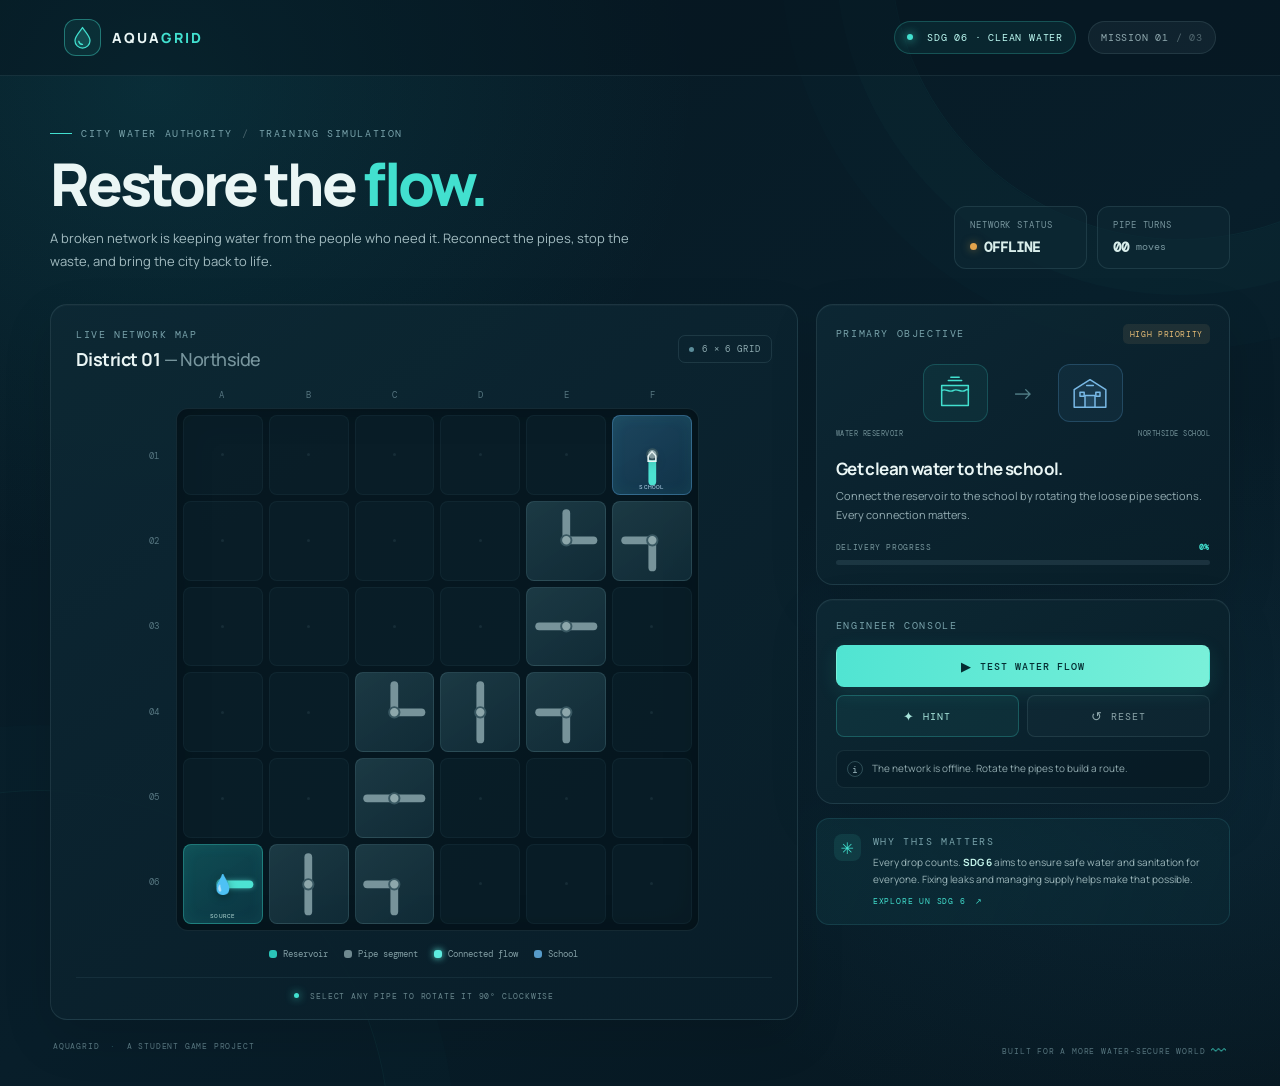
==== index.html @ 5ea8add4 "Add files via upload" ====
<!doctype html>
<html lang="en">
<head>
  <meta charset="utf-8">
  <meta name="viewport" content="width=device-width, initial-scale=1">
  <meta name="theme-color" content="#071b27">
  <meta name="description" content="AquaGrid: Restore the Flow — a water-network puzzle game inspired by UN Sustainable Development Goal 6.">
  <title>AquaGrid — Restore the Flow</title>
  <link rel="preconnect" href="https://fonts.googleapis.com">
  <link rel="preconnect" href="https://fonts.gstatic.com" crossorigin>
  <link href="https://fonts.googleapis.com/css2?family=DM+Mono:wght@400;500&family=Manrope:wght@400;500;600;700;800&display=swap" rel="stylesheet">
  <link rel="stylesheet" href="style.css">
  <script src="game.js" defer></script>
</head>
<body>
  <div class="ambient ambient-one" aria-hidden="true"></div>
  <div class="ambient ambient-two" aria-hidden="true"></div>

  <header class="topbar">
    <a class="brand" href="#top" aria-label="AquaGrid home">
      <span class="brand-mark" aria-hidden="true">
        <svg viewBox="0 0 40 40" role="img"><path d="M20 4C15 12 8 18 8 25a12 12 0 0 0 24 0C32 18 25 12 20 4Z"/><path d="M14 26c.7 3.3 2.7 5 6 5"/></svg>
      </span>
      <span class="brand-name">AQUA<span>GRID</span></span>
    </a>
    <div class="topbar-right">
      <span class="sdg-pill"><span class="sdg-dot"></span> SDG 06 · CLEAN WATER</span>
      <span class="level-pill">MISSION 01 <span> / 03</span></span>
    </div>
  </header>

  <main id="top" class="page-shell">
    <section class="intro-row" aria-labelledby="game-title">
      <div class="intro-copy">
        <div class="eyebrow"><span class="eyebrow-line"></span> CITY WATER AUTHORITY <span class="eyebrow-separator">/</span> TRAINING SIMULATION</div>
        <h1 id="game-title">Restore the <span>flow.</span></h1>
        <p class="intro-text">A broken network is keeping water from the people who need it. Reconnect the pipes, stop the waste, and bring the city back to life.</p>
      </div>
      <div class="intro-stats" aria-label="Mission status">
        <div class="mini-stat">
          <span class="mini-stat-label">NETWORK STATUS</span>
          <span class="mini-stat-value"><i id="status-dot" class="status-dot"></i><b id="network-status">OFFLINE</b></span>
        </div>
        <div class="mini-stat">
          <span class="mini-stat-label">PIPE TURNS</span>
          <span class="mini-stat-value"><b id="turn-count">00</b><small> moves</small></span>
        </div>
      </div>
    </section>

    <section class="game-layout" aria-label="AquaGrid puzzle">
      <div class="board-panel panel">
        <div class="panel-heading">
          <div>
            <div class="section-kicker">LIVE NETWORK MAP</div>
            <h2>District 01 <span class="muted-heading">— Northside</span></h2>
          </div>
          <div class="grid-tag"><span class="grid-tag-dot"></span> 6 × 6 GRID</div>
        </div>

        <div class="board-wrap">
          <div class="board-axis axis-top" aria-hidden="true"><span>A</span><span>B</span><span>C</span><span>D</span><span>E</span><span>F</span></div>
          <div class="board-side-labels" aria-hidden="true"><span>01</span><span>02</span><span>03</span><span>04</span><span>05</span><span>06</span></div>
          <div id="game-board" class="game-board" role="group" aria-label="Pipe puzzle grid. Select a pipe to rotate it clockwise."></div>
        </div>

        <div class="board-legend" aria-label="Map legend">
          <span><i class="legend-source"></i> Reservoir</span>
          <span><i class="legend-pipe"></i> Pipe segment</span>
          <span><i class="legend-flow"></i> Connected flow</span>
          <span><i class="legend-target"></i> School</span>
        </div>
        <div class="board-footnote"><span class="pulse-dot"></span> SELECT ANY PIPE TO ROTATE IT 90° CLOCKWISE</div>
      </div>

      <aside class="side-panel" aria-label="Mission controls and information">
        <section class="panel mission-card">
          <div class="card-topline"><span class="section-kicker">PRIMARY OBJECTIVE</span><span class="priority-tag">HIGH PRIORITY</span></div>
          <div class="mission-icon-row">
            <div class="mission-icon reservoir-icon" aria-hidden="true">
              <svg viewBox="0 0 48 48"><path d="M8 15h32v24H8z"/><path d="M8 21c5-3 9 3 14 0s9 3 14 0 4 0 4 0"/><path d="M16 9h16"/><path d="M19 5h10"/></svg>
            </div>
            <div class="mission-arrow" aria-hidden="true">→</div>
            <div class="mission-icon school-icon" aria-hidden="true">
              <svg viewBox="0 0 48 48"><path d="m5 20 19-12 19 12v21H5z"/><path d="M18 41V27h12v14"/><path d="M12 23h5v5h-5zM31 23h5v5h-5z"/><path d="M20 15h8"/></svg>
            </div>
          </div>
          <div class="mission-route-labels"><span>WATER RESERVOIR</span><span>NORTHSIDE SCHOOL</span></div>
          <h3>Get clean water to the school.</h3>
          <p class="mission-description">Connect the reservoir to the school by rotating the loose pipe sections. Every connection matters.</p>
          <div class="objective-progress">
            <div class="progress-label"><span>DELIVERY PROGRESS</span><b id="progress-text">0%</b></div>
            <div class="progress-track"><div id="progress-bar" class="progress-fill"></div></div>
          </div>
        </section>

        <section class="panel controls-card">
          <div class="section-kicker">ENGINEER CONSOLE</div>
          <div class="control-buttons">
            <button id="check-button" class="button button-primary" type="button">
              <span class="button-symbol">▶</span> TEST WATER FLOW
            </button>
            <div class="button-row">
              <button id="hint-button" class="button button-secondary" type="button"><span class="button-symbol">✦</span> HINT</button>
              <button id="reset-button" class="button button-quiet" type="button"><span class="button-symbol">↺</span> RESET</button>
            </div>
          </div>
          <div id="feedback" class="feedback" role="status" aria-live="polite">
            <span class="feedback-icon">i</span>
            <span id="feedback-text">The network is offline. Rotate the pipes to build a route.</span>
          </div>
        </section>

        <section class="insight-card">
          <div class="insight-icon" aria-hidden="true">✳</div>
          <div>
            <div class="section-kicker">WHY THIS MATTERS</div>
            <p>Every drop counts. <strong>SDG 6</strong> aims to ensure safe water and sanitation for everyone. Fixing leaks and managing supply helps make that possible.</p>
            <a href="https://sdgs.un.org/goals/goal6" target="_blank" rel="noreferrer">EXPLORE UN SDG 6 <span>↗</span></a>
          </div>
        </section>
      </aside>
    </section>

    <footer class="footer-row">
      <span>AQUAGRID <span class="footer-divider">·</span> A STUDENT GAME PROJECT</span>
      <span>BUILT FOR A MORE WATER-SECURE WORLD <span class="footer-wave">〰</span></span>
    </footer>
  </main>

  <div id="success-modal" class="modal-backdrop" hidden>
    <section class="success-modal" role="dialog" aria-modal="true" aria-labelledby="success-title">
      <div class="success-burst" aria-hidden="true">✓</div>
      <div class="section-kicker">MISSION COMPLETE</div>
      <h2 id="success-title">The water is flowing!</h2>
      <p>You reconnected the network and delivered clean water to the Northside School. A smarter network means less waste and a stronger community.</p>
      <div class="result-stats">
        <div><span>PIPE TURNS</span><b id="final-turns">0</b></div>
        <div><span>MISSION SCORE</span><b id="final-score">100</b></div>
      </div>
      <button id="play-again-button" class="button button-primary" type="button">PLAY AGAIN <span class="button-symbol">↻</span></button>
    </section>
  </div>
</body>
</html>
---- style.css ----
:root {
  color-scheme: dark;
  --bg: #071923;
  --panel: rgba(12, 37, 49, 0.88);
  --panel-strong: #0c2632;
  --line: rgba(151, 201, 210, 0.13);
  --text: #eaf6f5;
  --muted: #89a6ad;
  --teal: #42e0cf;
  --teal-bright: #5bf0df;
  --blue: #4aa7d8;
  --pipe: #647d85;
  --pipe-dark: #314e59;
  --mono: "DM Mono", monospace;
  --sans: "Manrope", system-ui, sans-serif;
}

* { box-sizing: border-box; }
html { min-width: 320px; background: var(--bg); }
body {
  margin: 0;
  min-height: 100vh;
  overflow-x: hidden;
  color: var(--text);
  font-family: var(--sans);
  background:
    radial-gradient(ellipse at 12% 8%, rgba(20, 133, 145, .18), transparent 34%),
    radial-gradient(ellipse at 92% 72%, rgba(32, 115, 155, .13), transparent 34%),
    linear-gradient(145deg, #071923 0%, #081e2a 54%, #071720 100%);
}
button { font: inherit; }
.ambient { position: fixed; pointer-events: none; border: 1px solid rgba(73, 220, 207, .06); border-radius: 50%; z-index: 0; }
.ambient-one { width: 580px; height: 580px; top: -340px; right: -190px; box-shadow: 0 0 0 55px rgba(73,220,207,.015), 0 0 0 110px rgba(73,220,207,.012); }
.ambient-two { width: 700px; height: 700px; bottom: -590px; left: -310px; box-shadow: 0 0 0 65px rgba(73,220,207,.012); }
.topbar, .page-shell { position: relative; z-index: 1; }
.topbar { height: 76px; padding: 0 max(5vw, 24px); display: flex; align-items: center; justify-content: space-between; border-bottom: 1px solid rgba(148, 197, 204, .11); background: rgba(5, 20, 29, .42); }
.brand { display: inline-flex; align-items: center; gap: 11px; text-decoration: none; color: var(--text); }
.brand-mark { display: grid; place-items: center; width: 37px; height: 37px; border: 1px solid rgba(66, 224, 207, .42); border-radius: 12px; background: rgba(66, 224, 207, .08); }
.brand-mark svg { width: 25px; fill: rgba(66,224,207,.17); stroke: var(--teal); stroke-width: 2; stroke-linecap: round; stroke-linejoin: round; }
.brand-name { font-weight: 800; letter-spacing: .15em; font-size: 14px; }
.brand-name span { color: var(--teal); }
.topbar-right { display: flex; align-items: center; gap: 12px; }
.sdg-pill, .level-pill { font: 10px var(--mono); letter-spacing: .08em; padding: 9px 12px; border-radius: 30px; }
.sdg-pill { color: #bdfaf2; border: 1px solid rgba(66,224,207,.24); background: rgba(66,224,207,.07); }
.sdg-dot { display: inline-block; width: 6px; height: 6px; margin: 0 7px 1px 0; border-radius: 50%; background: var(--teal); box-shadow: 0 0 10px var(--teal); }
.level-pill { color: #91aab0; background: rgba(137,166,173,.08); border: 1px solid var(--line); }
.level-pill span { opacity: .5; }
.page-shell { width: min(1180px, calc(100% - 48px)); margin: 0 auto; padding: 51px 0 25px; }
.intro-row { display: flex; align-items: end; justify-content: space-between; gap: 30px; margin-bottom: 31px; }
.eyebrow, .section-kicker { color: #78a2aa; font: 10px var(--mono); letter-spacing: .16em; }
.eyebrow { display: flex; align-items: center; gap: 9px; margin-bottom: 13px; }
.eyebrow-line { width: 22px; height: 1px; background: var(--teal); }
.eyebrow-separator { color: #47636b; }
h1 { margin: 0; font-size: clamp(39px, 5vw, 59px); letter-spacing: -.055em; line-height: 1.04; font-weight: 800; }
h1 span { color: var(--teal); }
.intro-text { max-width: 600px; margin: 13px 0 0; color: #a2bbc0; font-size: 13px; line-height: 1.75; }
.intro-stats { display: flex; gap: 10px; padding-bottom: 4px; }
.mini-stat { min-width: 133px; padding: 12px 15px; border: 1px solid var(--line); border-radius: 12px; background: rgba(13, 41, 53, .62); }
.mini-stat-label { display: block; margin-bottom: 7px; color: #78969e; font: 9px var(--mono); letter-spacing: .1em; }
.mini-stat-value { display: flex; align-items: center; gap: 7px; font: 14px var(--mono); color: #d9eeeb; }
.mini-stat-value small { color: #78969e; font-size: 10px; }
.status-dot { width: 7px; height: 7px; border-radius: 50%; background: #e3a34c; box-shadow: 0 0 9px rgba(227,163,76,.5); }
.status-dot.online { background: var(--teal); box-shadow: 0 0 10px var(--teal); }
.game-layout { display: grid; grid-template-columns: minmax(0, 1.48fr) minmax(310px, .82fr); gap: 18px; align-items: stretch; }
.panel { border: 1px solid var(--line); border-radius: 17px; background: linear-gradient(145deg, rgba(13,40,52,.94), rgba(9,30,41,.94)); box-shadow: 0 18px 50px rgba(0,0,0,.12), inset 0 1px rgba(255,255,255,.025); }
.board-panel { padding: 23px 25px 18px; }
.panel-heading { display: flex; align-items: center; justify-content: space-between; margin-bottom: 18px; }
.panel-heading h2 { margin: 6px 0 0; font-size: 18px; letter-spacing: -.03em; }
.muted-heading { color: #78969e; font-weight: 500; }
.grid-tag { display: flex; align-items: center; gap: 8px; padding: 7px 10px; border: 1px solid var(--line); border-radius: 7px; color: #8eabb1; font: 9px var(--mono); letter-spacing: .1em; }
.grid-tag-dot { width: 5px; height: 5px; border-radius: 50%; background: #5b8d9a; }
.board-wrap { position: relative; width: min(100%, 550px); margin: 0 auto; padding: 19px 0 0 27px; }
.board-axis { display: grid; grid-template-columns: repeat(6, 1fr); gap: 6px; padding: 0 6px; color: #567680; font: 9px var(--mono); text-align: center; }
.axis-top { position: absolute; top: 0; left: 27px; right: 0; }
.board-side-labels { position: absolute; top: 24px; bottom: 6px; left: 0; display: flex; flex-direction: column; justify-content: space-around; color: #567680; font: 9px var(--mono); }
.game-board { display: grid; grid-template-columns: repeat(6, minmax(0, 1fr)); gap: 6px; aspect-ratio: 1; width: 100%; padding: 6px; border: 1px solid rgba(115,170,181,.13); border-radius: 12px; background: rgba(5,20,28,.72); box-shadow: inset 0 0 35px rgba(0,0,0,.23); }
.cell { position: relative; display: grid; place-items: center; min-width: 0; border: 1px solid rgba(102,151,162,.075); border-radius: 8px; background: rgba(22,54,66,.23); }
.cell.empty::after { content: ""; width: 3px; height: 3px; border-radius: 50%; background: rgba(126,166,174,.12); }
.cell.pipe { padding: 0; cursor: pointer; border-color: rgba(130,177,186,.16); background: linear-gradient(145deg, rgba(39,74,85,.68), rgba(19,48,60,.8)); transition: background .18s, border-color .18s, transform .18s, box-shadow .18s; }
.cell.pipe:hover { border-color: rgba(84,222,208,.65); background: rgba(36,87,96,.65); transform: translateY(-1px); }
.cell.pipe:focus-visible { outline: 2px solid var(--teal); outline-offset: 2px; }
.cell.pipe.is-wet { border-color: rgba(71,231,218,.42); background: linear-gradient(145deg, rgba(25,102,109,.55), rgba(15,64,76,.8)); box-shadow: inset 0 0 17px rgba(50,218,205,.10), 0 0 11px rgba(50,218,205,.07); }
.cell.pipe.hinted { outline: 2px solid #efbf65; outline-offset: 1px; box-shadow: 0 0 17px rgba(239,191,101,.16); }
.cell.source, .cell.goal { border: 1px solid rgba(65,225,207,.35); background: linear-gradient(145deg, rgba(20,102,108,.7), rgba(12,56,70,.9)); box-shadow: inset 0 0 15px rgba(61,225,207,.08); }
.cell.goal { border-color: rgba(94,169,222,.38); background: linear-gradient(145deg, rgba(39,91,122,.7), rgba(18,53,76,.9)); }
.cell-icon { position: absolute; z-index: 2; font-size: clamp(13px, 2vw, 19px); filter: drop-shadow(0 2px 4px rgba(0,0,0,.35)); }
.cell-label { position: absolute; bottom: 3px; left: 0; right: 0; overflow: hidden; color: #b7dcd8; font: 6px var(--mono); letter-spacing: .03em; text-align: center; white-space: nowrap; }
.goal .cell-label { color: #b9d9f0; }
.pipe-svg { display: block; width: 83%; height: 83%; overflow: visible; }
.pipe-svg line { stroke: #77939a; stroke-width: 12; stroke-linecap: round; transition: stroke .2s, filter .2s; }
.pipe-svg circle { fill: #8da7ab; stroke: #385761; stroke-width: 3; }
.is-wet .pipe-svg line { stroke: #5eece0; filter: drop-shadow(0 0 4px rgba(94,236,224,.56)); }
.is-wet .pipe-svg circle { fill: #b6fff6; stroke: #36aeb0; }
.source .pipe-svg line, .goal .pipe-svg line { stroke: #4ce2d2; }
.board-legend { display: flex; flex-wrap: wrap; justify-content: center; gap: 16px; margin-top: 17px; color: #839fa5; font: 9px var(--mono); }
.board-legend span { display: inline-flex; align-items: center; gap: 6px; }
.board-legend i { display: inline-block; width: 8px; height: 8px; border-radius: 3px; }
.legend-source { background: #2ac3b7; }.legend-pipe { background: #6f8990; }.legend-flow { background: #5eece0; box-shadow: 0 0 7px #5eece0; }.legend-target { background: #579bc9; }
.board-footnote { margin-top: 17px; padding-top: 13px; border-top: 1px solid rgba(151,201,210,.08); color: #69878e; font: 8px var(--mono); letter-spacing: .1em; text-align: center; }
.pulse-dot { display: inline-block; width: 5px; height: 5px; margin: 0 6px 1px 0; border-radius: 50%; background: var(--teal); box-shadow: 0 0 8px var(--teal); }
.side-panel { display: flex; flex-direction: column; gap: 14px; }
.mission-card, .controls-card { padding: 19px; }
.card-topline { display: flex; justify-content: space-between; align-items: center; }
.priority-tag { padding: 5px 7px; border-radius: 5px; color: #e6bd77; background: rgba(230,189,119,.09); font: 8px var(--mono); letter-spacing: .08em; }
.mission-icon-row { display: flex; align-items: center; justify-content: center; gap: 24px; padding: 20px 0 7px; }
.mission-icon { display: grid; place-items: center; width: 65px; height: 58px; border: 1px solid rgba(66,224,207,.2); border-radius: 12px; background: rgba(66,224,207,.055); }
.mission-icon svg { width: 40px; fill: rgba(66,224,207,.1); stroke: var(--teal); stroke-width: 1.8; stroke-linecap: round; stroke-linejoin: round; }
.school-icon { border-color: rgba(91,164,217,.25); background: rgba(91,164,217,.07); }
.school-icon svg { fill: rgba(91,164,217,.12); stroke: #79b9e6; }
.mission-arrow { color: #54818a; font-size: 22px; }
.mission-route-labels { display: flex; justify-content: space-between; color: #719097; font: 7px var(--mono); letter-spacing: .07em; }
.mission-card h3 { margin: 19px 0 7px; font-size: 17px; letter-spacing: -.035em; }
.mission-description { margin: 0; color: #94adb3; font-size: 11px; line-height: 1.7; }
.objective-progress { margin-top: 18px; }
.progress-label { display: flex; justify-content: space-between; margin-bottom: 8px; color: #78979d; font: 8px var(--mono); letter-spacing: .08em; }
.progress-label b { color: var(--teal); }
.progress-track { height: 5px; border-radius: 10px; overflow: hidden; background: rgba(116,157,165,.16); }
.progress-fill { width: 0; height: 100%; border-radius: inherit; background: linear-gradient(90deg, #1db6ac, #63f1dc); box-shadow: 0 0 10px rgba(66,224,207,.5); transition: width .35s ease; }
.controls-card { padding-bottom: 15px; }
.control-buttons { display: grid; gap: 8px; margin-top: 13px; }
.button { display: inline-flex; align-items: center; justify-content: center; gap: 9px; min-height: 42px; padding: 0 14px; border: 1px solid transparent; border-radius: 8px; cursor: pointer; font: 10px var(--mono); letter-spacing: .1em; transition: transform .16s, background .16s, border-color .16s, opacity .16s; }
.button:hover { transform: translateY(-1px); }.button:active { transform: translateY(0); }.button:focus-visible { outline: 2px solid var(--teal); outline-offset: 3px; }
.button:disabled { cursor: not-allowed; opacity: .45; transform: none; }
.button-primary { color: #042c31; background: linear-gradient(100deg, #50e4d2, #7af0d9); box-shadow: 0 5px 20px rgba(60,218,199,.12); font-weight: 500; }
.button-primary:hover { background: linear-gradient(100deg, #70f1e0, #a0f8df); }
.button-secondary { color: #a8e5dc; border-color: rgba(66,224,207,.25); background: rgba(66,224,207,.07); }
.button-secondary:hover { background: rgba(66,224,207,.13); }
.button-quiet { color: #8ca5aa; border-color: var(--line); background: rgba(116,157,165,.045); }
.button-quiet:hover { background: rgba(116,157,165,.1); }
.button-symbol { font-size: 13px; letter-spacing: 0; }
.button-row { display: grid; grid-template-columns: 1fr 1fr; gap: 8px; }
.feedback { display: flex; align-items: flex-start; gap: 9px; margin-top: 13px; padding: 10px; border: 1px solid rgba(120,163,171,.13); border-radius: 8px; background: rgba(4,20,28,.3); color: #91aaaf; font-size: 10px; line-height: 1.55; }
.feedback-icon { display: grid; flex: 0 0 16px; place-items: center; width: 16px; height: 16px; border: 1px solid rgba(114,163,172,.35); border-radius: 50%; color: #9ab7bd; font: 10px var(--mono); }
.feedback.success { border-color: rgba(66,224,207,.32); color: #b7eee5; }.feedback.success .feedback-icon { border-color: var(--teal); color: var(--teal); }
.feedback.warning { border-color: rgba(239,191,101,.25); color: #e7c995; }.feedback.warning .feedback-icon { border-color: #e7c995; color: #e7c995; }
.insight-card { display: flex; gap: 12px; padding: 15px 17px; border: 1px solid rgba(73,163,176,.17); border-radius: 13px; background: linear-gradient(110deg, rgba(19,77,85,.25), rgba(11,42,53,.52)); }
.insight-icon { display: grid; flex: 0 0 27px; place-items: center; width: 27px; height: 27px; border-radius: 8px; color: var(--teal); background: rgba(66,224,207,.1); }
.insight-card .section-kicker { margin: 1px 0 6px; }
.insight-card p { margin: 0; color: #9cb6ba; font-size: 10px; line-height: 1.65; }
.insight-card strong { color: #c6f6ec; }
.insight-card a { display: inline-block; margin-top: 9px; color: var(--teal); text-decoration: none; font: 8px var(--mono); letter-spacing: .1em; }
.insight-card a:hover { color: #a0fff1; }.insight-card a span { margin-left: 4px; }
.footer-row { display: flex; justify-content: space-between; gap: 20px; padding: 21px 3px 0; color: #56747d; font: 8px var(--mono); letter-spacing: .1em; }
.footer-divider { margin: 0 5px; color: #2d626a; }.footer-wave { color: var(--teal); font-size: 15px; vertical-align: -2px; }
.modal-backdrop { position: fixed; inset: 0; z-index: 10; display: grid; place-items: center; padding: 20px; background: rgba(2,12,18,.78); backdrop-filter: blur(8px); }
.modal-backdrop[hidden] { display: none; }
.success-modal { width: min(420px, 100%); padding: 32px; border: 1px solid rgba(66,224,207,.35); border-radius: 18px; background: linear-gradient(145deg, #103744, #091e29); box-shadow: 0 25px 90px rgba(0,0,0,.5), 0 0 45px rgba(66,224,207,.08); text-align: center; animation: modal-in .28s ease-out; }
@keyframes modal-in { from { opacity: 0; transform: translateY(12px) scale(.98); } to { opacity: 1; transform: translateY(0) scale(1); } }
.success-burst { display: grid; place-items: center; width: 54px; height: 54px; margin: 0 auto 17px; border: 1px solid rgba(66,224,207,.45); border-radius: 50%; color: #062b31; background: var(--teal); box-shadow: 0 0 30px rgba(66,224,207,.25); font-size: 25px; }
.success-modal h2 { margin: 9px 0; font-size: 27px; letter-spacing: -.05em; }.success-modal p { color: #a4bec1; font-size: 12px; line-height: 1.75; }
.result-stats { display: grid; grid-template-columns: 1fr 1fr; gap: 9px; margin: 21px 0; }
.result-stats div { padding: 12px; border: 1px solid var(--line); border-radius: 9px; background: rgba(3,20,28,.3); }
.result-stats span { display: block; margin-bottom: 5px; color: #77949c; font: 8px var(--mono); letter-spacing: .1em; }.result-stats b { color: var(--teal); font: 21px var(--mono); }
.success-modal .button { width: 100%; }

@media (max-width: 900px) {
  .intro-row { align-items: flex-start; flex-direction: column; }
  .intro-stats { width: 100%; }.mini-stat { flex: 1; }
  .game-layout { grid-template-columns: minmax(0, 1fr); }
  .side-panel { display: grid; grid-template-columns: 1fr 1fr; align-items: start; }
  .insight-card { grid-column: 1 / -1; }
}
@media (max-width: 580px) {
  .topbar { height: 64px; padding: 0 17px; }.sdg-pill { display: none; }.page-shell { width: calc(100% - 28px); padding-top: 33px; }
  .intro-row { gap: 18px; margin-bottom: 21px; }.intro-text { font-size: 12px; }.intro-stats { gap: 7px; }.mini-stat { min-width: 0; padding: 10px; }.mini-stat-label { font-size: 8px; }
  .board-panel { padding: 17px 12px 14px; }.panel-heading { padding: 0 4px; }.panel-heading h2 { font-size: 16px; }.grid-tag { font-size: 8px; }
  .board-wrap { padding-left: 21px; }.axis-top { left: 21px; }.board-axis { gap: 4px; padding: 0 4px; }.board-side-labels { font-size: 8px; }.game-board { gap: 4px; padding: 4px; }.cell { border-radius: 6px; }.cell-label { font-size: 5px; bottom: 2px; }
  .board-legend { gap: 10px; font-size: 8px; }.board-footnote { font-size: 7px; }
  .side-panel { display: flex; }.mission-card, .controls-card { padding: 16px; }.footer-row { flex-direction: column; gap: 8px; font-size: 7px; }
}
@media (prefers-reduced-motion: reduce) { *, *::before, *::after { scroll-behavior: auto !important; animation-duration: .01ms !important; transition-duration: .01ms !important; } }
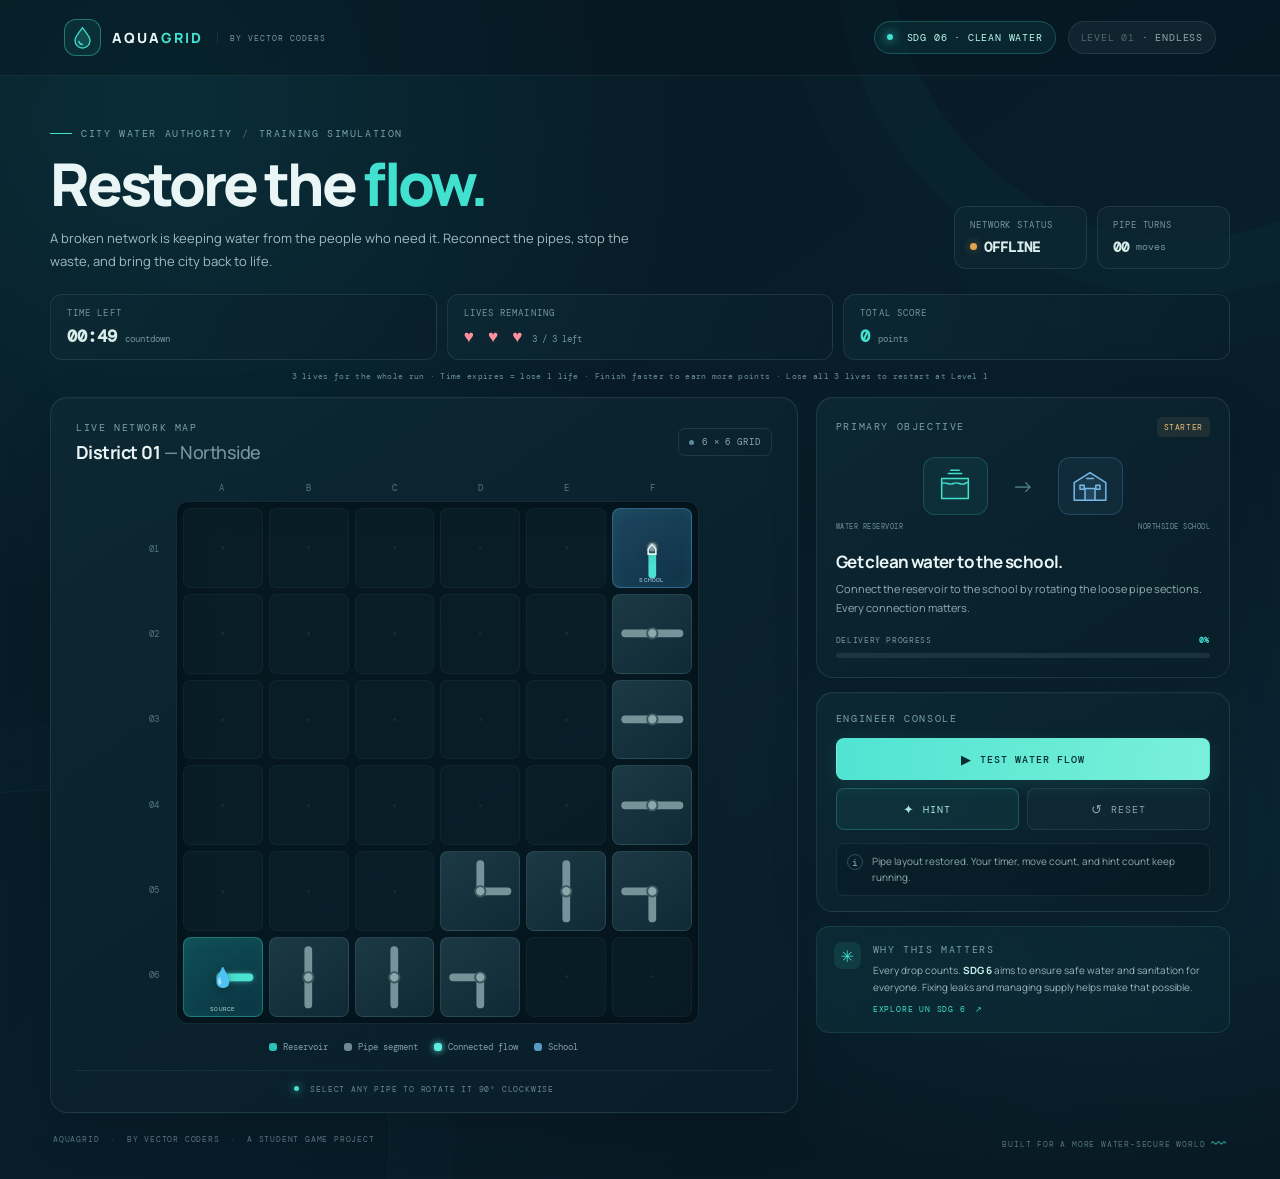
==== commit 013c3d92: "Add files via upload" ====
--- a/index.html
+++ b/index.html
@@ -4,8 +4,8 @@
   <meta charset="utf-8">
   <meta name="viewport" content="width=device-width, initial-scale=1">
   <meta name="theme-color" content="#071b27">
-  <meta name="description" content="AquaGrid: Restore the Flow — a water-network puzzle game inspired by UN Sustainable Development Goal 6.">
-  <title>AquaGrid — Restore the Flow</title>
+  <meta name="description" content="AquaGrid by Vector Coders: an endless procedural water-network puzzle game inspired by UN Sustainable Development Goal 6.">
+  <title>AquaGrid by Vector Coders — Restore the Flow</title>
   <link rel="preconnect" href="https://fonts.googleapis.com">
   <link rel="preconnect" href="https://fonts.gstatic.com" crossorigin>
   <link href="https://fonts.googleapis.com/css2?family=DM+Mono:wght@400;500&family=Manrope:wght@400;500;600;700;800&display=swap" rel="stylesheet">
@@ -22,10 +22,11 @@
         <svg viewBox="0 0 40 40" role="img"><path d="M20 4C15 12 8 18 8 25a12 12 0 0 0 24 0C32 18 25 12 20 4Z"/><path d="M14 26c.7 3.3 2.7 5 6 5"/></svg>
       </span>
       <span class="brand-name">AQUA<span>GRID</span></span>
+      <span class="brand-credit">BY VECTOR CODERS</span>
     </a>
     <div class="topbar-right">
       <span class="sdg-pill"><span class="sdg-dot"></span> SDG 06 · CLEAN WATER</span>
-      <span class="level-pill">MISSION 01 <span> / 03</span></span>
+      <span class="level-pill"><span id="level-number">LEVEL 01</span> · ENDLESS</span>
     </div>
   </header>
 
@@ -48,19 +49,35 @@
       </div>
     </section>
 
+    <section class="run-bar" aria-label="Run statistics">
+      <div class="run-metric" id="timer-metric">
+        <span class="run-metric-label">TIME LEFT</span>
+        <span class="run-metric-value"><b id="time-left">00:50</b><small>countdown</small></span>
+      </div>
+      <div class="run-metric lives-metric">
+        <span class="run-metric-label">LIVES REMAINING</span>
+        <span class="run-metric-value"><b id="lives-left">♥ ♥ ♥</b><small id="lives-caption">3 / 3 left</small></span>
+      </div>
+      <div class="run-metric score-metric">
+        <span class="run-metric-label">TOTAL SCORE</span>
+        <span class="run-metric-value"><b id="total-score">0</b><small>points</small></span>
+      </div>
+    </section>
+    <p class="run-rules-note">3 lives for the whole run · Time expires = lose 1 life · Finish faster to earn more points · Lose all 3 lives to restart at Level 1</p>
+
     <section class="game-layout" aria-label="AquaGrid puzzle">
       <div class="board-panel panel">
         <div class="panel-heading">
           <div>
             <div class="section-kicker">LIVE NETWORK MAP</div>
-            <h2>District 01 <span class="muted-heading">— Northside</span></h2>
+            <h2><span id="district-number">District 01</span> <span class="muted-heading">— <span id="district-name">Northside</span></span></h2>
           </div>
-          <div class="grid-tag"><span class="grid-tag-dot"></span> 6 × 6 GRID</div>
+          <div class="grid-tag"><span class="grid-tag-dot"></span> <span id="grid-size-label">6 × 6 GRID</span></div>
         </div>
 
         <div class="board-wrap">
-          <div class="board-axis axis-top" aria-hidden="true"><span>A</span><span>B</span><span>C</span><span>D</span><span>E</span><span>F</span></div>
-          <div class="board-side-labels" aria-hidden="true"><span>01</span><span>02</span><span>03</span><span>04</span><span>05</span><span>06</span></div>
+          <div id="board-axis" class="board-axis axis-top" aria-hidden="true"></div>
+          <div id="board-side-labels" class="board-side-labels" aria-hidden="true"></div>
           <div id="game-board" class="game-board" role="group" aria-label="Pipe puzzle grid. Select a pipe to rotate it clockwise."></div>
         </div>
 
@@ -75,7 +92,7 @@
 
       <aside class="side-panel" aria-label="Mission controls and information">
         <section class="panel mission-card">
-          <div class="card-topline"><span class="section-kicker">PRIMARY OBJECTIVE</span><span class="priority-tag">HIGH PRIORITY</span></div>
+          <div class="card-topline"><span class="section-kicker">PRIMARY OBJECTIVE</span><span id="difficulty-tag" class="priority-tag">STARTER</span></div>
           <div class="mission-icon-row">
             <div class="mission-icon reservoir-icon" aria-hidden="true">
               <svg viewBox="0 0 48 48"><path d="M8 15h32v24H8z"/><path d="M8 21c5-3 9 3 14 0s9 3 14 0 4 0 4 0"/><path d="M16 9h16"/><path d="M19 5h10"/></svg>
@@ -85,7 +102,7 @@
               <svg viewBox="0 0 48 48"><path d="m5 20 19-12 19 12v21H5z"/><path d="M18 41V27h12v14"/><path d="M12 23h5v5h-5zM31 23h5v5h-5z"/><path d="M20 15h8"/></svg>
             </div>
           </div>
-          <div class="mission-route-labels"><span>WATER RESERVOIR</span><span>NORTHSIDE SCHOOL</span></div>
+          <div class="mission-route-labels"><span>WATER RESERVOIR</span><span id="goal-name">NORTHSIDE SCHOOL</span></div>
           <h3>Get clean water to the school.</h3>
           <p class="mission-description">Connect the reservoir to the school by rotating the loose pipe sections. Every connection matters.</p>
           <div class="objective-progress">
@@ -123,7 +140,7 @@
     </section>
 
     <footer class="footer-row">
-      <span>AQUAGRID <span class="footer-divider">·</span> A STUDENT GAME PROJECT</span>
+      <span>AQUAGRID <span class="footer-divider">·</span> BY VECTOR CODERS <span class="footer-divider">·</span> A STUDENT GAME PROJECT</span>
       <span>BUILT FOR A MORE WATER-SECURE WORLD <span class="footer-wave">〰</span></span>
     </footer>
   </main>
@@ -133,12 +150,28 @@
       <div class="success-burst" aria-hidden="true">✓</div>
       <div class="section-kicker">MISSION COMPLETE</div>
       <h2 id="success-title">The water is flowing!</h2>
-      <p>You reconnected the network and delivered clean water to the Northside School. A smarter network means less waste and a stronger community.</p>
+      <p id="success-description">You reconnected the network and delivered clean water to the school. A smarter network means less waste and a stronger community.</p>
       <div class="result-stats">
         <div><span>PIPE TURNS</span><b id="final-turns">0</b></div>
-        <div><span>MISSION SCORE</span><b id="final-score">100</b></div>
+        <div><span>TIME BONUS</span><b id="final-time-bonus">0</b></div>
+        <div><span>LEVEL POINTS</span><b id="final-level-score">0</b></div>
+        <div><span>TOTAL SCORE</span><b id="final-total-score">0</b></div>
       </div>
-      <button id="play-again-button" class="button button-primary" type="button">PLAY AGAIN <span class="button-symbol">↻</span></button>
+      <button id="play-again-button" class="button button-primary" type="button">NEXT LEVEL <span class="button-symbol">→</span></button>
+    </section>
+  </div>
+
+  <div id="game-over-modal" class="modal-backdrop" hidden>
+    <section class="success-modal gameover-modal" role="dialog" aria-modal="true" aria-labelledby="game-over-title">
+      <div class="success-burst gameover-burst" aria-hidden="true">!</div>
+      <div class="section-kicker">RUN OVER</div>
+      <h2 id="game-over-title">The network went dry.</h2>
+      <p>You have used all three lives. Your next attempt starts again at Level 1, with a fresh set of lives and a clean score.</p>
+      <div class="result-stats gameover-stats">
+        <div><span>LEVEL REACHED</span><b id="game-over-level">1</b></div>
+        <div><span>FINAL SCORE</span><b id="game-over-score">0</b></div>
+      </div>
+      <button id="restart-run-button" class="button button-primary" type="button">RESTART FROM LEVEL 1 <span class="button-symbol">↻</span></button>
     </section>
   </div>
 </body>
--- a/style.css
+++ b/style.css
@@ -39,6 +39,7 @@
 .brand-mark svg { width: 25px; fill: rgba(66,224,207,.17); stroke: var(--teal); stroke-width: 2; stroke-linecap: round; stroke-linejoin: round; }
 .brand-name { font-weight: 800; letter-spacing: .15em; font-size: 14px; }
 .brand-name span { color: var(--teal); }
+.brand-credit { align-self: center; margin-left: 3px; padding-left: 12px; border-left: 1px solid var(--line); color: #79979e; font: 8px var(--mono); letter-spacing: .13em; white-space: nowrap; }
 .topbar-right { display: flex; align-items: center; gap: 12px; }
 .sdg-pill, .level-pill { font: 10px var(--mono); letter-spacing: .08em; padding: 9px 12px; border-radius: 30px; }
 .sdg-pill { color: #bdfaf2; border: 1px solid rgba(66,224,207,.24); background: rgba(66,224,207,.07); }
@@ -55,6 +56,17 @@
 h1 span { color: var(--teal); }
 .intro-text { max-width: 600px; margin: 13px 0 0; color: #a2bbc0; font-size: 13px; line-height: 1.75; }
 .intro-stats { display: flex; gap: 10px; padding-bottom: 4px; }
+.run-bar { display: grid; grid-template-columns: repeat(3, minmax(0, 1fr)); gap: 10px; margin: -10px 0 18px; }
+.run-metric { min-width: 0; padding: 12px 16px; border: 1px solid var(--line); border-radius: 12px; background: linear-gradient(110deg, rgba(13,41,53,.78), rgba(9,31,42,.78)); }
+.run-metric-label { display: block; margin-bottom: 6px; color: #78969e; font: 9px var(--mono); letter-spacing: .12em; }
+.run-metric-value { display: flex; align-items: baseline; gap: 8px; color: #d9eeeb; font: 17px var(--mono); }
+.run-metric-value small { color: #78969e; font-size: 9px; }
+.lives-metric .run-metric-value b { color: #ff8f9c; letter-spacing: .12em; }
+.score-metric .run-metric-value b { color: var(--teal); }
+.run-metric.timer-warning { border-color: rgba(245,126,105,.5); background: rgba(88,34,33,.28); animation: timer-pulse 1s ease-in-out infinite alternate; }
+.run-metric.timer-warning .run-metric-value b { color: #ff9b83; }
+.run-rules-note { margin: -7px 0 16px; color: #6f9299; font: 8px var(--mono); letter-spacing: .04em; text-align: center; }
+@keyframes timer-pulse { from { box-shadow: 0 0 0 rgba(255,125,105,0); } to { box-shadow: 0 0 18px rgba(255,125,105,.12); } }
 .mini-stat { min-width: 133px; padding: 12px 15px; border: 1px solid var(--line); border-radius: 12px; background: rgba(13, 41, 53, .62); }
 .mini-stat-label { display: block; margin-bottom: 7px; color: #78969e; font: 9px var(--mono); letter-spacing: .1em; }
 .mini-stat-value { display: flex; align-items: center; gap: 7px; font: 14px var(--mono); color: #d9eeeb; }
@@ -81,6 +93,8 @@
 .cell.pipe:focus-visible { outline: 2px solid var(--teal); outline-offset: 2px; }
 .cell.pipe.is-wet { border-color: rgba(71,231,218,.42); background: linear-gradient(145deg, rgba(25,102,109,.55), rgba(15,64,76,.8)); box-shadow: inset 0 0 17px rgba(50,218,205,.10), 0 0 11px rgba(50,218,205,.07); }
 .cell.pipe.hinted { outline: 2px solid #efbf65; outline-offset: 1px; box-shadow: 0 0 17px rgba(239,191,101,.16); }
+.cell.decoy-pipe { opacity: .72; }
+.cell.decoy-pipe:hover { opacity: 1; }
 .cell.source, .cell.goal { border: 1px solid rgba(65,225,207,.35); background: linear-gradient(145deg, rgba(20,102,108,.7), rgba(12,56,70,.9)); box-shadow: inset 0 0 15px rgba(61,225,207,.08); }
 .cell.goal { border-color: rgba(94,169,222,.38); background: linear-gradient(145deg, rgba(39,91,122,.7), rgba(18,53,76,.9)); }
 .cell-icon { position: absolute; z-index: 2; font-size: clamp(13px, 2vw, 19px); filter: drop-shadow(0 2px 4px rgba(0,0,0,.35)); }
@@ -152,17 +166,24 @@
 .result-stats div { padding: 12px; border: 1px solid var(--line); border-radius: 9px; background: rgba(3,20,28,.3); }
 .result-stats span { display: block; margin-bottom: 5px; color: #77949c; font: 8px var(--mono); letter-spacing: .1em; }.result-stats b { color: var(--teal); font: 21px var(--mono); }
 .success-modal .button { width: 100%; }
+.result-stats { grid-template-columns: repeat(2, minmax(0, 1fr)); }
+.gameover-modal { border-color: rgba(245,126,105,.38); }
+.gameover-burst { color: #351311; background: #ff9b83; border-color: rgba(255,155,131,.55); box-shadow: 0 0 30px rgba(255,125,105,.2); }
+.gameover-modal .result-stats b { color: #ffad98; }
 
 @media (max-width: 900px) {
   .intro-row { align-items: flex-start; flex-direction: column; }
   .intro-stats { width: 100%; }.mini-stat { flex: 1; }
+  .run-bar { margin-top: -7px; }
   .game-layout { grid-template-columns: minmax(0, 1fr); }
   .side-panel { display: grid; grid-template-columns: 1fr 1fr; align-items: start; }
   .insight-card { grid-column: 1 / -1; }
 }
 @media (max-width: 580px) {
-  .topbar { height: 64px; padding: 0 17px; }.sdg-pill { display: none; }.page-shell { width: calc(100% - 28px); padding-top: 33px; }
+  .topbar { height: 64px; padding: 0 17px; }.brand-credit { font-size: 7px; padding-left: 8px; }.sdg-pill { display: none; }.page-shell { width: calc(100% - 28px); padding-top: 33px; }
   .intro-row { gap: 18px; margin-bottom: 21px; }.intro-text { font-size: 12px; }.intro-stats { gap: 7px; }.mini-stat { min-width: 0; padding: 10px; }.mini-stat-label { font-size: 8px; }
+  .run-bar { gap: 7px; margin: -5px 0 14px; }.run-rules-note { margin: -4px 0 13px; font-size: 7px; line-height: 1.6; }.run-metric { padding: 10px 9px; }.run-metric-label { font-size: 7px; letter-spacing: .08em; }.run-metric-value { gap: 5px; font-size: 14px; }.run-metric-value small { font-size: 7px; }
+  .result-stats { gap: 7px; }.success-modal { padding: 24px 19px; }
   .board-panel { padding: 17px 12px 14px; }.panel-heading { padding: 0 4px; }.panel-heading h2 { font-size: 16px; }.grid-tag { font-size: 8px; }
   .board-wrap { padding-left: 21px; }.axis-top { left: 21px; }.board-axis { gap: 4px; padding: 0 4px; }.board-side-labels { font-size: 8px; }.game-board { gap: 4px; padding: 4px; }.cell { border-radius: 6px; }.cell-label { font-size: 5px; bottom: 2px; }
   .board-legend { gap: 10px; font-size: 8px; }.board-footnote { font-size: 7px; }
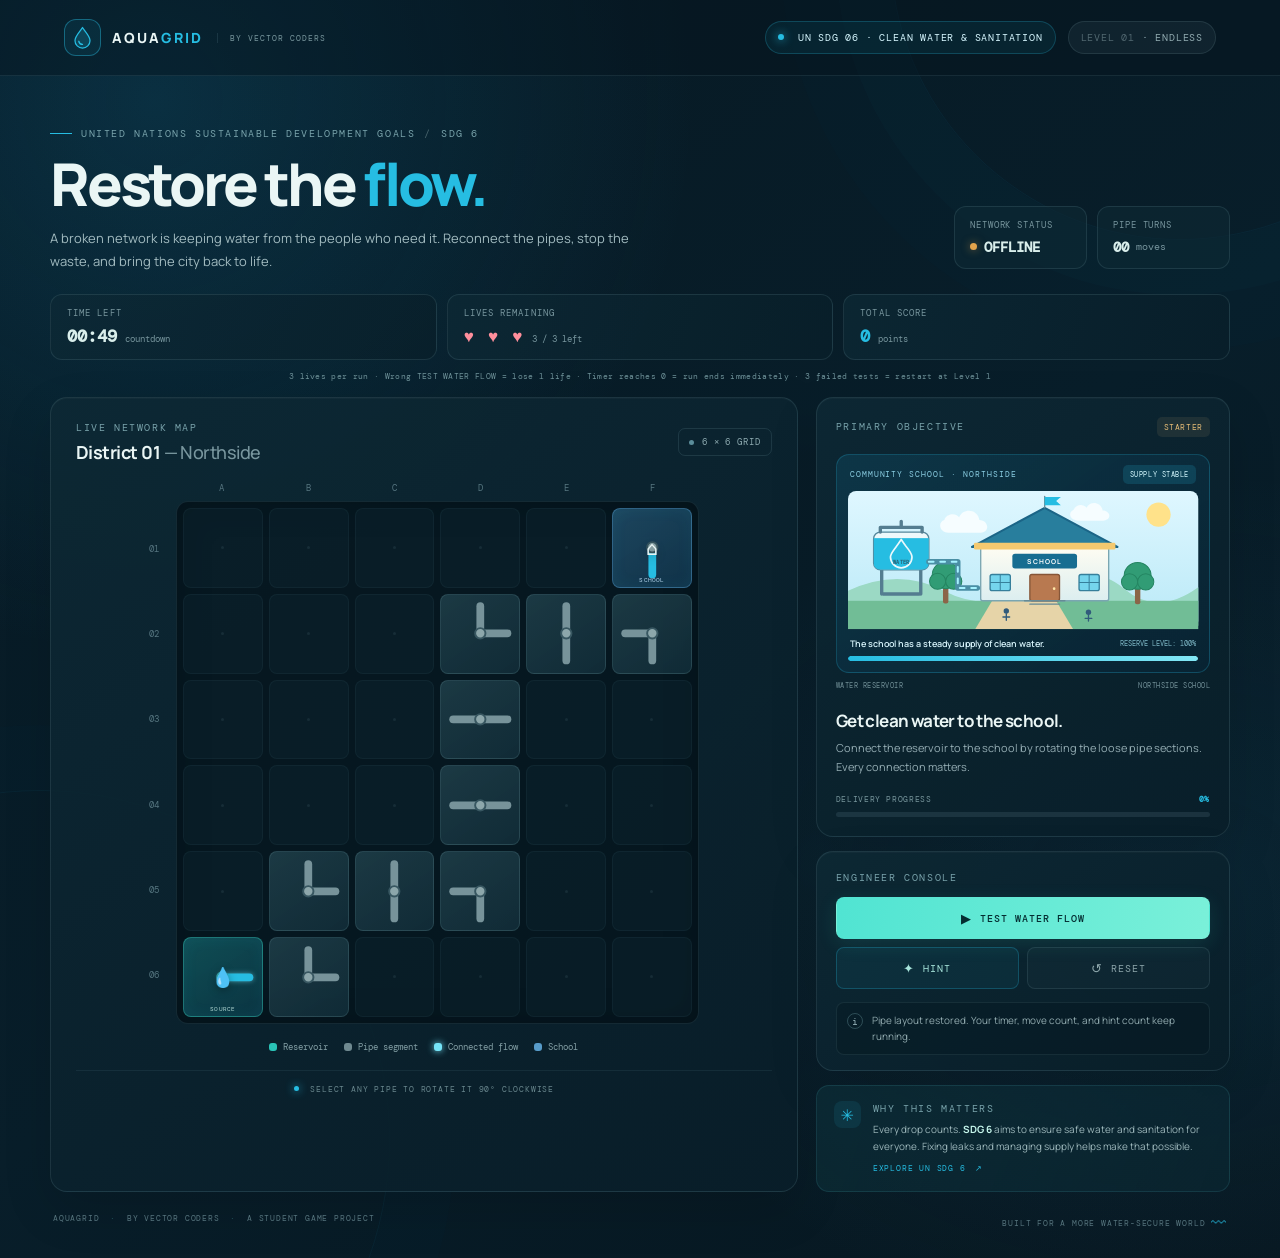
==== commit a326e229: "Add files via upload" ====
--- a/index.html
+++ b/index.html
@@ -25,7 +25,7 @@
       <span class="brand-credit">BY VECTOR CODERS</span>
     </a>
     <div class="topbar-right">
-      <span class="sdg-pill"><span class="sdg-dot"></span> SDG 06 · CLEAN WATER</span>
+      <span class="sdg-pill"><span class="sdg-dot"></span> UN SDG 06 · CLEAN WATER & SANITATION</span>
       <span class="level-pill"><span id="level-number">LEVEL 01</span> · ENDLESS</span>
     </div>
   </header>
@@ -33,7 +33,7 @@
   <main id="top" class="page-shell">
     <section class="intro-row" aria-labelledby="game-title">
       <div class="intro-copy">
-        <div class="eyebrow"><span class="eyebrow-line"></span> CITY WATER AUTHORITY <span class="eyebrow-separator">/</span> TRAINING SIMULATION</div>
+        <div class="eyebrow"><span class="eyebrow-line"></span> UNITED NATIONS SUSTAINABLE DEVELOPMENT GOALS <span class="eyebrow-separator">/</span> SDG 6</div>
         <h1 id="game-title">Restore the <span>flow.</span></h1>
         <p class="intro-text">A broken network is keeping water from the people who need it. Reconnect the pipes, stop the waste, and bring the city back to life.</p>
       </div>
@@ -63,7 +63,7 @@
         <span class="run-metric-value"><b id="total-score">0</b><small>points</small></span>
       </div>
     </section>
-    <p class="run-rules-note">3 lives for the whole run · Time expires = lose 1 life · Finish faster to earn more points · Lose all 3 lives to restart at Level 1</p>
+    <p class="run-rules-note">3 lives per run · Wrong TEST WATER FLOW = lose 1 life · Timer reaches 0 = run ends immediately · 3 failed tests = restart at Level 1</p>
 
     <section class="game-layout" aria-label="AquaGrid puzzle">
       <div class="board-panel panel">
@@ -93,14 +93,54 @@
       <aside class="side-panel" aria-label="Mission controls and information">
         <section class="panel mission-card">
           <div class="card-topline"><span class="section-kicker">PRIMARY OBJECTIVE</span><span id="difficulty-tag" class="priority-tag">STARTER</span></div>
-          <div class="mission-icon-row">
-            <div class="mission-icon reservoir-icon" aria-hidden="true">
-              <svg viewBox="0 0 48 48"><path d="M8 15h32v24H8z"/><path d="M8 21c5-3 9 3 14 0s9 3 14 0 4 0 4 0"/><path d="M16 9h16"/><path d="M19 5h10"/></svg>
+          <div class="school-scene scene-healthy" id="school-scene">
+            <div class="school-scene-heading">
+              <span class="scene-tag">COMMUNITY SCHOOL · NORTHSIDE</span>
+              <span class="scene-status" id="school-status">SUPPLY STABLE</span>
             </div>
-            <div class="mission-arrow" aria-hidden="true">→</div>
-            <div class="mission-icon school-icon" aria-hidden="true">
-              <svg viewBox="0 0 48 48"><path d="m5 20 19-12 19 12v21H5z"/><path d="M18 41V27h12v14"/><path d="M12 23h5v5h-5zM31 23h5v5h-5z"/><path d="M20 15h8"/></svg>
-            </div>
+            <svg class="school-illustration" viewBox="0 0 520 205" role="img" aria-labelledby="school-art-title school-art-desc">
+              <title id="school-art-title">A school and its clean-water supply</title>
+              <desc id="school-art-desc">An illustrated community school connected to an elevated water tank. The tank level and surroundings change as the countdown runs low.</desc>
+              <defs>
+                <linearGradient id="school-sky" x1="0" y1="0" x2="0" y2="1"><stop offset="0" stop-color="#dff7ff"/><stop offset="1" stop-color="#b9e9f7"/></linearGradient>
+                <linearGradient id="school-wall" x1="0" y1="0" x2="0" y2="1"><stop offset="0" stop-color="#fffdf2"/><stop offset="1" stop-color="#dceef0"/></linearGradient>
+                <clipPath id="tank-clip"><rect x="38" y="61" width="82" height="56" rx="10"/></clipPath>
+              </defs>
+              <rect class="scene-sky" width="520" height="205" rx="12"/>
+              <circle class="scene-sun" cx="461" cy="35" r="18"/>
+              <g class="scene-cloud" fill="#f6fdff"><path d="M143 43c2-9 16-12 22-4 6-15 28-12 30 4 13 0 17 18 2 19h-48c-14-1-16-16-6-19Z"/><path d="M335 28c3-8 14-10 19-3 5-11 22-9 24 4 12 0 14 14 1 15h-38c-12-1-15-12-6-16Z"/></g>
+              <path class="scene-hill" d="M0 148Q75 113 142 148T285 143t125 2 110-2v57H0Z"/>
+              <rect class="scene-ground" x="0" y="163" width="520" height="42"/>
+              <path class="scene-path" d="M214 163h95l25 42h-145Z"/>
+              <g class="scene-tree" transform="translate(145 112)"><rect x="-4" y="24" width="8" height="31" rx="3"/><circle cx="0" cy="13" r="20"/><circle cx="-12" cy="22" r="12"/><circle cx="12" cy="22" r="12"/></g>
+              <g class="scene-tree tree-right" transform="translate(430 113)"><rect x="-4" y="24" width="8" height="31" rx="3"/><circle cx="0" cy="13" r="20"/><circle cx="-12" cy="22" r="12"/><circle cx="12" cy="22" r="12"/></g>
+              <g class="water-tower">
+                <path class="tank-support" d="M50 117v36m58-36v36M52 153h54"/>
+                <rect class="tank-shell" x="38" y="61" width="82" height="56" rx="10"/>
+                <g clip-path="url(#tank-clip)"><rect id="school-water-fill" class="tank-water" x="38" y="70" width="82" height="47"/></g>
+                <path class="tank-top" d="M48 61v-7h62v7M79 54V45"/>
+                <path class="tank-mark" d="M72 82c-5 7-9 11-9 16a16 16 0 0 0 32 0c0-5-4-10-9-16-3-4-5-7-7-10-2 3-4 6-7 10Z"/>
+                <text class="tank-label" x="79" y="108" text-anchor="middle">WATER</text>
+              </g>
+              <path class="school-feed-pipe" d="M120 105h43v39h29"/>
+              <path class="school-water-flow" d="M120 105h43v39h29"/>
+              <g class="school-building">
+                <path class="school-roof" d="m184 83 108-58 108 58Z"/>
+                <rect class="school-wall" x="197" y="81" width="190" height="82" rx="3"/>
+                <rect class="school-fascia" x="187" y="77" width="210" height="10" rx="2"/>
+                <rect class="school-sign" x="244" y="93" width="96" height="22" rx="4"/>
+                <text class="school-sign-text" x="292" y="108" text-anchor="middle">SCHOOL</text>
+                <g class="school-window"><rect x="211" y="124" width="30" height="24" rx="3"/><path d="M226 124v24m-15-12h30"/></g>
+                <g class="school-window"><rect x="343" y="124" width="30" height="24" rx="3"/><path d="M358 124v24m-15-12h30"/></g>
+                <rect class="school-door" x="270" y="124" width="44" height="39" rx="3"/>
+                <circle class="school-door-knob" cx="306" cy="145" r="2"/>
+                <path class="school-steps" d="M262 163h60m-52 5h44"/>
+                <path class="school-flagpole" d="M292 25V8"/><path class="school-flag" d="M292 9h24l-7 6 7 6h-24Z"/>
+              </g>
+              <g class="scene-people"><circle cx="235" cy="178" r="4"/><path d="M235 182v10m-5-5h10"/><circle cx="357" cy="180" r="4"/><path d="M357 184v9m-5-4h10"/></g>
+            </svg>
+            <div class="school-scene-caption"><strong id="school-status-caption">The school has a steady supply of clean water.</strong><span id="school-status-detail">RESERVE LEVEL: 100%</span></div>
+            <div class="school-reserve-track"><div id="school-reserve-fill" class="school-reserve-fill"></div></div>
           </div>
           <div class="mission-route-labels"><span>WATER RESERVOIR</span><span id="goal-name">NORTHSIDE SCHOOL</span></div>
           <h3>Get clean water to the school.</h3>
@@ -166,7 +206,7 @@
       <div class="success-burst gameover-burst" aria-hidden="true">!</div>
       <div class="section-kicker">RUN OVER</div>
       <h2 id="game-over-title">The network went dry.</h2>
-      <p>You have used all three lives. Your next attempt starts again at Level 1, with a fresh set of lives and a clean score.</p>
+      <p id="game-over-description">The run has ended. Restart from Level 1 with three fresh lives.</p>
       <div class="result-stats gameover-stats">
         <div><span>LEVEL REACHED</span><b id="game-over-level">1</b></div>
         <div><span>FINAL SCORE</span><b id="game-over-score">0</b></div>
--- a/style.css
+++ b/style.css
@@ -6,9 +6,9 @@
   --line: rgba(151, 201, 210, 0.13);
   --text: #eaf6f5;
   --muted: #89a6ad;
-  --teal: #42e0cf;
-  --teal-bright: #5bf0df;
-  --blue: #4aa7d8;
+  --teal: #26bde2;
+  --teal-bright: #69d8f2;
+  --blue: #26bde2;
   --pipe: #647d85;
   --pipe-dark: #314e59;
   --mono: "DM Mono", monospace;
@@ -24,25 +24,25 @@
   color: var(--text);
   font-family: var(--sans);
   background:
-    radial-gradient(ellipse at 12% 8%, rgba(20, 133, 145, .18), transparent 34%),
+    radial-gradient(ellipse at 12% 8%, rgba(20, 133, 180, .20), transparent 34%),
     radial-gradient(ellipse at 92% 72%, rgba(32, 115, 155, .13), transparent 34%),
     linear-gradient(145deg, #071923 0%, #081e2a 54%, #071720 100%);
 }
 button { font: inherit; }
-.ambient { position: fixed; pointer-events: none; border: 1px solid rgba(73, 220, 207, .06); border-radius: 50%; z-index: 0; }
-.ambient-one { width: 580px; height: 580px; top: -340px; right: -190px; box-shadow: 0 0 0 55px rgba(73,220,207,.015), 0 0 0 110px rgba(73,220,207,.012); }
-.ambient-two { width: 700px; height: 700px; bottom: -590px; left: -310px; box-shadow: 0 0 0 65px rgba(73,220,207,.012); }
+.ambient { position: fixed; pointer-events: none; border: 1px solid rgba(38, 189, 226, .06); border-radius: 50%; z-index: 0; }
+.ambient-one { width: 580px; height: 580px; top: -340px; right: -190px; box-shadow: 0 0 0 55px rgba(38,189,226,.015), 0 0 0 110px rgba(38,189,226,.012); }
+.ambient-two { width: 700px; height: 700px; bottom: -590px; left: -310px; box-shadow: 0 0 0 65px rgba(38,189,226,.012); }
 .topbar, .page-shell { position: relative; z-index: 1; }
 .topbar { height: 76px; padding: 0 max(5vw, 24px); display: flex; align-items: center; justify-content: space-between; border-bottom: 1px solid rgba(148, 197, 204, .11); background: rgba(5, 20, 29, .42); }
 .brand { display: inline-flex; align-items: center; gap: 11px; text-decoration: none; color: var(--text); }
-.brand-mark { display: grid; place-items: center; width: 37px; height: 37px; border: 1px solid rgba(66, 224, 207, .42); border-radius: 12px; background: rgba(66, 224, 207, .08); }
-.brand-mark svg { width: 25px; fill: rgba(66,224,207,.17); stroke: var(--teal); stroke-width: 2; stroke-linecap: round; stroke-linejoin: round; }
+.brand-mark { display: grid; place-items: center; width: 37px; height: 37px; border: 1px solid rgba(38, 189, 226, .42); border-radius: 12px; background: rgba(38, 189, 226, .08); }
+.brand-mark svg { width: 25px; fill: rgba(38,189,226,.17); stroke: var(--teal); stroke-width: 2; stroke-linecap: round; stroke-linejoin: round; }
 .brand-name { font-weight: 800; letter-spacing: .15em; font-size: 14px; }
 .brand-name span { color: var(--teal); }
 .brand-credit { align-self: center; margin-left: 3px; padding-left: 12px; border-left: 1px solid var(--line); color: #79979e; font: 8px var(--mono); letter-spacing: .13em; white-space: nowrap; }
 .topbar-right { display: flex; align-items: center; gap: 12px; }
 .sdg-pill, .level-pill { font: 10px var(--mono); letter-spacing: .08em; padding: 9px 12px; border-radius: 30px; }
-.sdg-pill { color: #bdfaf2; border: 1px solid rgba(66,224,207,.24); background: rgba(66,224,207,.07); }
+.sdg-pill { color: #d7f7ff; border: 1px solid rgba(38,189,226,.24); background: rgba(38,189,226,.07); }
 .sdg-dot { display: inline-block; width: 6px; height: 6px; margin: 0 7px 1px 0; border-radius: 50%; background: var(--teal); box-shadow: 0 0 10px var(--teal); }
 .level-pill { color: #91aab0; background: rgba(137,166,173,.08); border: 1px solid var(--line); }
 .level-pill span { opacity: .5; }
@@ -89,13 +89,13 @@
 .cell { position: relative; display: grid; place-items: center; min-width: 0; border: 1px solid rgba(102,151,162,.075); border-radius: 8px; background: rgba(22,54,66,.23); }
 .cell.empty::after { content: ""; width: 3px; height: 3px; border-radius: 50%; background: rgba(126,166,174,.12); }
 .cell.pipe { padding: 0; cursor: pointer; border-color: rgba(130,177,186,.16); background: linear-gradient(145deg, rgba(39,74,85,.68), rgba(19,48,60,.8)); transition: background .18s, border-color .18s, transform .18s, box-shadow .18s; }
-.cell.pipe:hover { border-color: rgba(84,222,208,.65); background: rgba(36,87,96,.65); transform: translateY(-1px); }
+.cell.pipe:hover { border-color: rgba(38,189,226,.65); background: rgba(36,87,96,.65); transform: translateY(-1px); }
 .cell.pipe:focus-visible { outline: 2px solid var(--teal); outline-offset: 2px; }
-.cell.pipe.is-wet { border-color: rgba(71,231,218,.42); background: linear-gradient(145deg, rgba(25,102,109,.55), rgba(15,64,76,.8)); box-shadow: inset 0 0 17px rgba(50,218,205,.10), 0 0 11px rgba(50,218,205,.07); }
+.cell.pipe.is-wet { border-color: rgba(38,189,226,.42); background: linear-gradient(145deg, rgba(25,102,109,.55), rgba(15,64,76,.8)); box-shadow: inset 0 0 17px rgba(38,189,226,.10), 0 0 11px rgba(38,189,226,.07); }
 .cell.pipe.hinted { outline: 2px solid #efbf65; outline-offset: 1px; box-shadow: 0 0 17px rgba(239,191,101,.16); }
 .cell.decoy-pipe { opacity: .72; }
 .cell.decoy-pipe:hover { opacity: 1; }
-.cell.source, .cell.goal { border: 1px solid rgba(65,225,207,.35); background: linear-gradient(145deg, rgba(20,102,108,.7), rgba(12,56,70,.9)); box-shadow: inset 0 0 15px rgba(61,225,207,.08); }
+.cell.source, .cell.goal { border: 1px solid rgba(65,225,207,.35); background: linear-gradient(145deg, rgba(20,102,108,.7), rgba(12,56,70,.9)); box-shadow: inset 0 0 15px rgba(38,189,226,.08); }
 .cell.goal { border-color: rgba(94,169,222,.38); background: linear-gradient(145deg, rgba(39,91,122,.7), rgba(18,53,76,.9)); }
 .cell-icon { position: absolute; z-index: 2; font-size: clamp(13px, 2vw, 19px); filter: drop-shadow(0 2px 4px rgba(0,0,0,.35)); }
 .cell-label { position: absolute; bottom: 3px; left: 0; right: 0; overflow: hidden; color: #b7dcd8; font: 6px var(--mono); letter-spacing: .03em; text-align: center; white-space: nowrap; }
@@ -103,13 +103,13 @@
 .pipe-svg { display: block; width: 83%; height: 83%; overflow: visible; }
 .pipe-svg line { stroke: #77939a; stroke-width: 12; stroke-linecap: round; transition: stroke .2s, filter .2s; }
 .pipe-svg circle { fill: #8da7ab; stroke: #385761; stroke-width: 3; }
-.is-wet .pipe-svg line { stroke: #5eece0; filter: drop-shadow(0 0 4px rgba(94,236,224,.56)); }
+.is-wet .pipe-svg line { stroke: #75e4f8; filter: drop-shadow(0 0 4px rgba(117,228,248,.56)); }
 .is-wet .pipe-svg circle { fill: #b6fff6; stroke: #36aeb0; }
-.source .pipe-svg line, .goal .pipe-svg line { stroke: #4ce2d2; }
+.source .pipe-svg line, .goal .pipe-svg line { stroke: #26bde2; }
 .board-legend { display: flex; flex-wrap: wrap; justify-content: center; gap: 16px; margin-top: 17px; color: #839fa5; font: 9px var(--mono); }
 .board-legend span { display: inline-flex; align-items: center; gap: 6px; }
 .board-legend i { display: inline-block; width: 8px; height: 8px; border-radius: 3px; }
-.legend-source { background: #2ac3b7; }.legend-pipe { background: #6f8990; }.legend-flow { background: #5eece0; box-shadow: 0 0 7px #5eece0; }.legend-target { background: #579bc9; }
+.legend-source { background: #2ac3b7; }.legend-pipe { background: #6f8990; }.legend-flow { background: #75e4f8; box-shadow: 0 0 7px #75e4f8; }.legend-target { background: #579bc9; }
 .board-footnote { margin-top: 17px; padding-top: 13px; border-top: 1px solid rgba(151,201,210,.08); color: #69878e; font: 8px var(--mono); letter-spacing: .1em; text-align: center; }
 .pulse-dot { display: inline-block; width: 5px; height: 5px; margin: 0 6px 1px 0; border-radius: 50%; background: var(--teal); box-shadow: 0 0 8px var(--teal); }
 .side-panel { display: flex; flex-direction: column; gap: 14px; }
@@ -117,8 +117,8 @@
 .card-topline { display: flex; justify-content: space-between; align-items: center; }
 .priority-tag { padding: 5px 7px; border-radius: 5px; color: #e6bd77; background: rgba(230,189,119,.09); font: 8px var(--mono); letter-spacing: .08em; }
 .mission-icon-row { display: flex; align-items: center; justify-content: center; gap: 24px; padding: 20px 0 7px; }
-.mission-icon { display: grid; place-items: center; width: 65px; height: 58px; border: 1px solid rgba(66,224,207,.2); border-radius: 12px; background: rgba(66,224,207,.055); }
-.mission-icon svg { width: 40px; fill: rgba(66,224,207,.1); stroke: var(--teal); stroke-width: 1.8; stroke-linecap: round; stroke-linejoin: round; }
+.mission-icon { display: grid; place-items: center; width: 65px; height: 58px; border: 1px solid rgba(38,189,226,.2); border-radius: 12px; background: rgba(38,189,226,.055); }
+.mission-icon svg { width: 40px; fill: rgba(38,189,226,.1); stroke: var(--teal); stroke-width: 1.8; stroke-linecap: round; stroke-linejoin: round; }
 .school-icon { border-color: rgba(91,164,217,.25); background: rgba(91,164,217,.07); }
 .school-icon svg { fill: rgba(91,164,217,.12); stroke: #79b9e6; }
 .mission-arrow { color: #54818a; font-size: 22px; }
@@ -129,7 +129,7 @@
 .progress-label { display: flex; justify-content: space-between; margin-bottom: 8px; color: #78979d; font: 8px var(--mono); letter-spacing: .08em; }
 .progress-label b { color: var(--teal); }
 .progress-track { height: 5px; border-radius: 10px; overflow: hidden; background: rgba(116,157,165,.16); }
-.progress-fill { width: 0; height: 100%; border-radius: inherit; background: linear-gradient(90deg, #1db6ac, #63f1dc); box-shadow: 0 0 10px rgba(66,224,207,.5); transition: width .35s ease; }
+.progress-fill { width: 0; height: 100%; border-radius: inherit; background: linear-gradient(90deg, #1db6ac, #63f1dc); box-shadow: 0 0 10px rgba(38,189,226,.5); transition: width .35s ease; }
 .controls-card { padding-bottom: 15px; }
 .control-buttons { display: grid; gap: 8px; margin-top: 13px; }
 .button { display: inline-flex; align-items: center; justify-content: center; gap: 9px; min-height: 42px; padding: 0 14px; border: 1px solid transparent; border-radius: 8px; cursor: pointer; font: 10px var(--mono); letter-spacing: .1em; transition: transform .16s, background .16s, border-color .16s, opacity .16s; }
@@ -137,18 +137,18 @@
 .button:disabled { cursor: not-allowed; opacity: .45; transform: none; }
 .button-primary { color: #042c31; background: linear-gradient(100deg, #50e4d2, #7af0d9); box-shadow: 0 5px 20px rgba(60,218,199,.12); font-weight: 500; }
 .button-primary:hover { background: linear-gradient(100deg, #70f1e0, #a0f8df); }
-.button-secondary { color: #a8e5dc; border-color: rgba(66,224,207,.25); background: rgba(66,224,207,.07); }
-.button-secondary:hover { background: rgba(66,224,207,.13); }
+.button-secondary { color: #a8e5dc; border-color: rgba(38,189,226,.25); background: rgba(38,189,226,.07); }
+.button-secondary:hover { background: rgba(38,189,226,.13); }
 .button-quiet { color: #8ca5aa; border-color: var(--line); background: rgba(116,157,165,.045); }
 .button-quiet:hover { background: rgba(116,157,165,.1); }
 .button-symbol { font-size: 13px; letter-spacing: 0; }
 .button-row { display: grid; grid-template-columns: 1fr 1fr; gap: 8px; }
 .feedback { display: flex; align-items: flex-start; gap: 9px; margin-top: 13px; padding: 10px; border: 1px solid rgba(120,163,171,.13); border-radius: 8px; background: rgba(4,20,28,.3); color: #91aaaf; font-size: 10px; line-height: 1.55; }
 .feedback-icon { display: grid; flex: 0 0 16px; place-items: center; width: 16px; height: 16px; border: 1px solid rgba(114,163,172,.35); border-radius: 50%; color: #9ab7bd; font: 10px var(--mono); }
-.feedback.success { border-color: rgba(66,224,207,.32); color: #b7eee5; }.feedback.success .feedback-icon { border-color: var(--teal); color: var(--teal); }
+.feedback.success { border-color: rgba(38,189,226,.32); color: #b7eee5; }.feedback.success .feedback-icon { border-color: var(--teal); color: var(--teal); }
 .feedback.warning { border-color: rgba(239,191,101,.25); color: #e7c995; }.feedback.warning .feedback-icon { border-color: #e7c995; color: #e7c995; }
 .insight-card { display: flex; gap: 12px; padding: 15px 17px; border: 1px solid rgba(73,163,176,.17); border-radius: 13px; background: linear-gradient(110deg, rgba(19,77,85,.25), rgba(11,42,53,.52)); }
-.insight-icon { display: grid; flex: 0 0 27px; place-items: center; width: 27px; height: 27px; border-radius: 8px; color: var(--teal); background: rgba(66,224,207,.1); }
+.insight-icon { display: grid; flex: 0 0 27px; place-items: center; width: 27px; height: 27px; border-radius: 8px; color: var(--teal); background: rgba(38,189,226,.1); }
 .insight-card .section-kicker { margin: 1px 0 6px; }
 .insight-card p { margin: 0; color: #9cb6ba; font-size: 10px; line-height: 1.65; }
 .insight-card strong { color: #c6f6ec; }
@@ -158,9 +158,9 @@
 .footer-divider { margin: 0 5px; color: #2d626a; }.footer-wave { color: var(--teal); font-size: 15px; vertical-align: -2px; }
 .modal-backdrop { position: fixed; inset: 0; z-index: 10; display: grid; place-items: center; padding: 20px; background: rgba(2,12,18,.78); backdrop-filter: blur(8px); }
 .modal-backdrop[hidden] { display: none; }
-.success-modal { width: min(420px, 100%); padding: 32px; border: 1px solid rgba(66,224,207,.35); border-radius: 18px; background: linear-gradient(145deg, #103744, #091e29); box-shadow: 0 25px 90px rgba(0,0,0,.5), 0 0 45px rgba(66,224,207,.08); text-align: center; animation: modal-in .28s ease-out; }
+.success-modal { width: min(420px, 100%); padding: 32px; border: 1px solid rgba(38,189,226,.35); border-radius: 18px; background: linear-gradient(145deg, #103744, #091e29); box-shadow: 0 25px 90px rgba(0,0,0,.5), 0 0 45px rgba(38,189,226,.08); text-align: center; animation: modal-in .28s ease-out; }
 @keyframes modal-in { from { opacity: 0; transform: translateY(12px) scale(.98); } to { opacity: 1; transform: translateY(0) scale(1); } }
-.success-burst { display: grid; place-items: center; width: 54px; height: 54px; margin: 0 auto 17px; border: 1px solid rgba(66,224,207,.45); border-radius: 50%; color: #062b31; background: var(--teal); box-shadow: 0 0 30px rgba(66,224,207,.25); font-size: 25px; }
+.success-burst { display: grid; place-items: center; width: 54px; height: 54px; margin: 0 auto 17px; border: 1px solid rgba(38,189,226,.45); border-radius: 50%; color: #062b31; background: var(--teal); box-shadow: 0 0 30px rgba(38,189,226,.25); font-size: 25px; }
 .success-modal h2 { margin: 9px 0; font-size: 27px; letter-spacing: -.05em; }.success-modal p { color: #a4bec1; font-size: 12px; line-height: 1.75; }
 .result-stats { display: grid; grid-template-columns: 1fr 1fr; gap: 9px; margin: 21px 0; }
 .result-stats div { padding: 12px; border: 1px solid var(--line); border-radius: 9px; background: rgba(3,20,28,.3); }
@@ -190,3 +190,87 @@
   .side-panel { display: flex; }.mission-card, .controls-card { padding: 16px; }.footer-row { flex-direction: column; gap: 8px; font-size: 7px; }
 }
 @media (prefers-reduced-motion: reduce) { *, *::before, *::after { scroll-behavior: auto !important; animation-duration: .01ms !important; transition-duration: .01ms !important; } }
+
+
+/* UN SDG 6 community-school illustration and countdown-responsive condition */
+.school-scene {
+  margin: 17px 0 8px;
+  padding: 10px 11px 11px;
+  overflow: hidden;
+  border: 1px solid rgba(38,189,226,.24);
+  border-radius: 13px;
+  background: linear-gradient(145deg, rgba(16,75,101,.42), rgba(8,39,55,.62));
+  transition: border-color .45s, background .45s, box-shadow .45s;
+}
+.school-scene-heading { display:flex; align-items:center; justify-content:space-between; gap:8px; margin:0 2px 7px; }
+.scene-tag { color:#8bcfe3; font:8px var(--mono); letter-spacing:.12em; }
+.scene-status { padding:5px 7px; border-radius:5px; color:#d4f8ff; background:rgba(38,189,226,.16); font:7px var(--mono); letter-spacing:.08em; transition:color .35s, background .35s; }
+.school-illustration { display:block; width:100%; height:auto; border-radius:9px; overflow:visible; }
+.scene-sky { fill:url(#school-sky); transition:fill .5s; }
+.scene-sun { fill:#ffe28a; opacity:1; transition:opacity .5s, fill .5s; }
+.scene-hill { fill:#9bd9c4; transition:fill .5s; }
+.scene-ground { fill:#71bd96; transition:fill .5s; }
+.scene-path { fill:#e6d4a8; }
+.scene-tree circle { fill:#319c75; stroke:#248561; stroke-width:1.5; transition:fill .5s, stroke .5s; }
+.scene-tree rect { fill:#8b6548; }
+.water-tower .tank-support, .water-tower .tank-top { fill:none; stroke:#547d90; stroke-width:5; stroke-linecap:round; stroke-linejoin:round; }
+.tank-shell { fill:#edf9fb; stroke:#56889c; stroke-width:2; }
+.tank-water { fill:#26bde2; transition:y .5s, height .5s, fill .5s; }
+.tank-mark { fill:none; stroke:rgba(255,255,255,.9); stroke-width:2.5; stroke-linejoin:round; }
+.tank-label { fill:#2a6478; font:7px var(--mono); font-weight:bold; letter-spacing:.08em; }
+.school-feed-pipe { fill:none; stroke:#4a8fa5; stroke-width:8; stroke-linecap:round; stroke-linejoin:round; }
+.school-water-flow { fill:none; stroke:#a5f2ff; stroke-width:3; stroke-linecap:round; stroke-dasharray:7 10; animation:school-flow 1.2s linear infinite; }
+@keyframes school-flow { to { stroke-dashoffset:-34; } }
+.school-roof { fill:#287e9d; stroke:#1b6587; stroke-width:3; stroke-linejoin:round; }
+.school-wall { fill:url(#school-wall); stroke:#7aa6b1; stroke-width:2; transition:fill .5s; }
+.school-fascia { fill:#f4c96f; }
+.school-sign { fill:#176d91; }
+.school-sign-text { fill:#fff; font: bold 10px var(--sans); letter-spacing:.16em; }
+.school-window rect { fill:#75d5ed; stroke:#367f9b; stroke-width:2; transition:fill .5s; }
+.school-window path { stroke:#367f9b; stroke-width:1.5; }
+.school-door { fill:#b87950; stroke:#865638; stroke-width:2; }
+.school-door-knob { fill:#ffe6a6; }
+.school-steps, .school-flagpole { fill:none; stroke:#668b97; stroke-width:2; stroke-linecap:round; }
+.school-flag { fill:#26bde2; transition:fill .5s; }
+.scene-people circle { fill:#315b7b; }.scene-people path { stroke:#315b7b; stroke-width:2; stroke-linecap:round; }
+.school-scene-caption { display:flex; align-items:center; justify-content:space-between; gap:8px; margin:8px 2px 6px; }
+.school-scene-caption strong { color:#d8f5fc; font-size:9px; font-weight:600; }
+.school-scene-caption span { color:#7fb9c8; font:7px var(--mono); white-space:nowrap; }
+.school-reserve-track { height:5px; overflow:hidden; border-radius:9px; background:rgba(7,22,33,.45); }
+.school-reserve-fill { width:100%; height:100%; border-radius:inherit; background:linear-gradient(90deg,#26bde2,#82e7f5); box-shadow:0 0 10px rgba(38,189,226,.35); transition:width .5s, background .5s; }
+.scene-strained { border-color:rgba(232,184,91,.42); background:linear-gradient(145deg,rgba(91,75,43,.28),rgba(27,42,49,.72)); }
+.scene-strained .scene-status { color:#ffe0a1; background:rgba(232,184,91,.16); }
+.scene-strained .scene-sun { fill:#efc56e; opacity:.68; }
+.scene-strained .scene-hill { fill:#a5bd8a; }
+.scene-strained .scene-ground { fill:#a1ad79; }
+.scene-strained .scene-tree circle { fill:#91a66c; stroke:#788b5c; }
+.scene-strained .tank-water { fill:#e5bc67; }
+.scene-strained .school-water-flow { stroke:#f4d28e; }
+.scene-strained .school-reserve-fill { background:linear-gradient(90deg,#d2a64f,#f2d38d); }
+.scene-critical { border-color:rgba(238,145,89,.58); background:linear-gradient(145deg,rgba(90,51,38,.34),rgba(37,33,39,.82)); box-shadow:0 0 23px rgba(238,145,89,.08); }
+.scene-critical .scene-status { color:#ffd0a6; background:rgba(231,122,74,.2); }
+.scene-critical .scene-sky { fill:#d5c4b4; }
+.scene-critical .scene-sun { fill:#e7a66d; opacity:.45; }
+.scene-critical .scene-hill { fill:#a89b78; }
+.scene-critical .scene-ground { fill:#a08a69; }
+.scene-critical .scene-tree circle { fill:#9a8054; stroke:#806a48; }
+.scene-critical .tank-water { fill:#de8b5c; }
+.scene-critical .school-water-flow { stroke:#f0a16f; }
+.scene-critical .school-window rect { fill:#bdad8d; }
+.scene-critical .school-reserve-fill { background:linear-gradient(90deg,#d17850,#edaa70); }
+.scene-empty { border-color:rgba(242,112,91,.72); background:linear-gradient(145deg,rgba(79,39,38,.52),rgba(30,27,34,.9)); box-shadow:0 0 28px rgba(242,112,91,.12); }
+.scene-empty .scene-status { color:#ffe0dd; background:rgba(224,83,72,.25); }
+.scene-empty .scene-sky { fill:#b9a9a2; }
+.scene-empty .scene-sun { opacity:.16; }
+.scene-empty .scene-hill, .scene-empty .scene-ground { fill:#8c8277; }
+.scene-empty .scene-tree circle { fill:#766c56; stroke:#655c4c; }
+.scene-empty .tank-water { fill:#a86a5a; }
+.scene-empty .school-water-flow { stroke:#e57d68; opacity:.2; }
+.scene-empty .school-window rect { fill:#8d8b85; }
+.scene-empty .school-wall { fill:#d0c9ba; }
+.scene-empty .school-flag { fill:#df796b; }
+.scene-empty .school-reserve-fill { background:#df796b; }
+@media (max-width:580px) {
+  .school-scene { margin-top:14px; padding:8px; }
+  .school-scene-caption { align-items:flex-start; flex-direction:column; gap:4px; }
+}
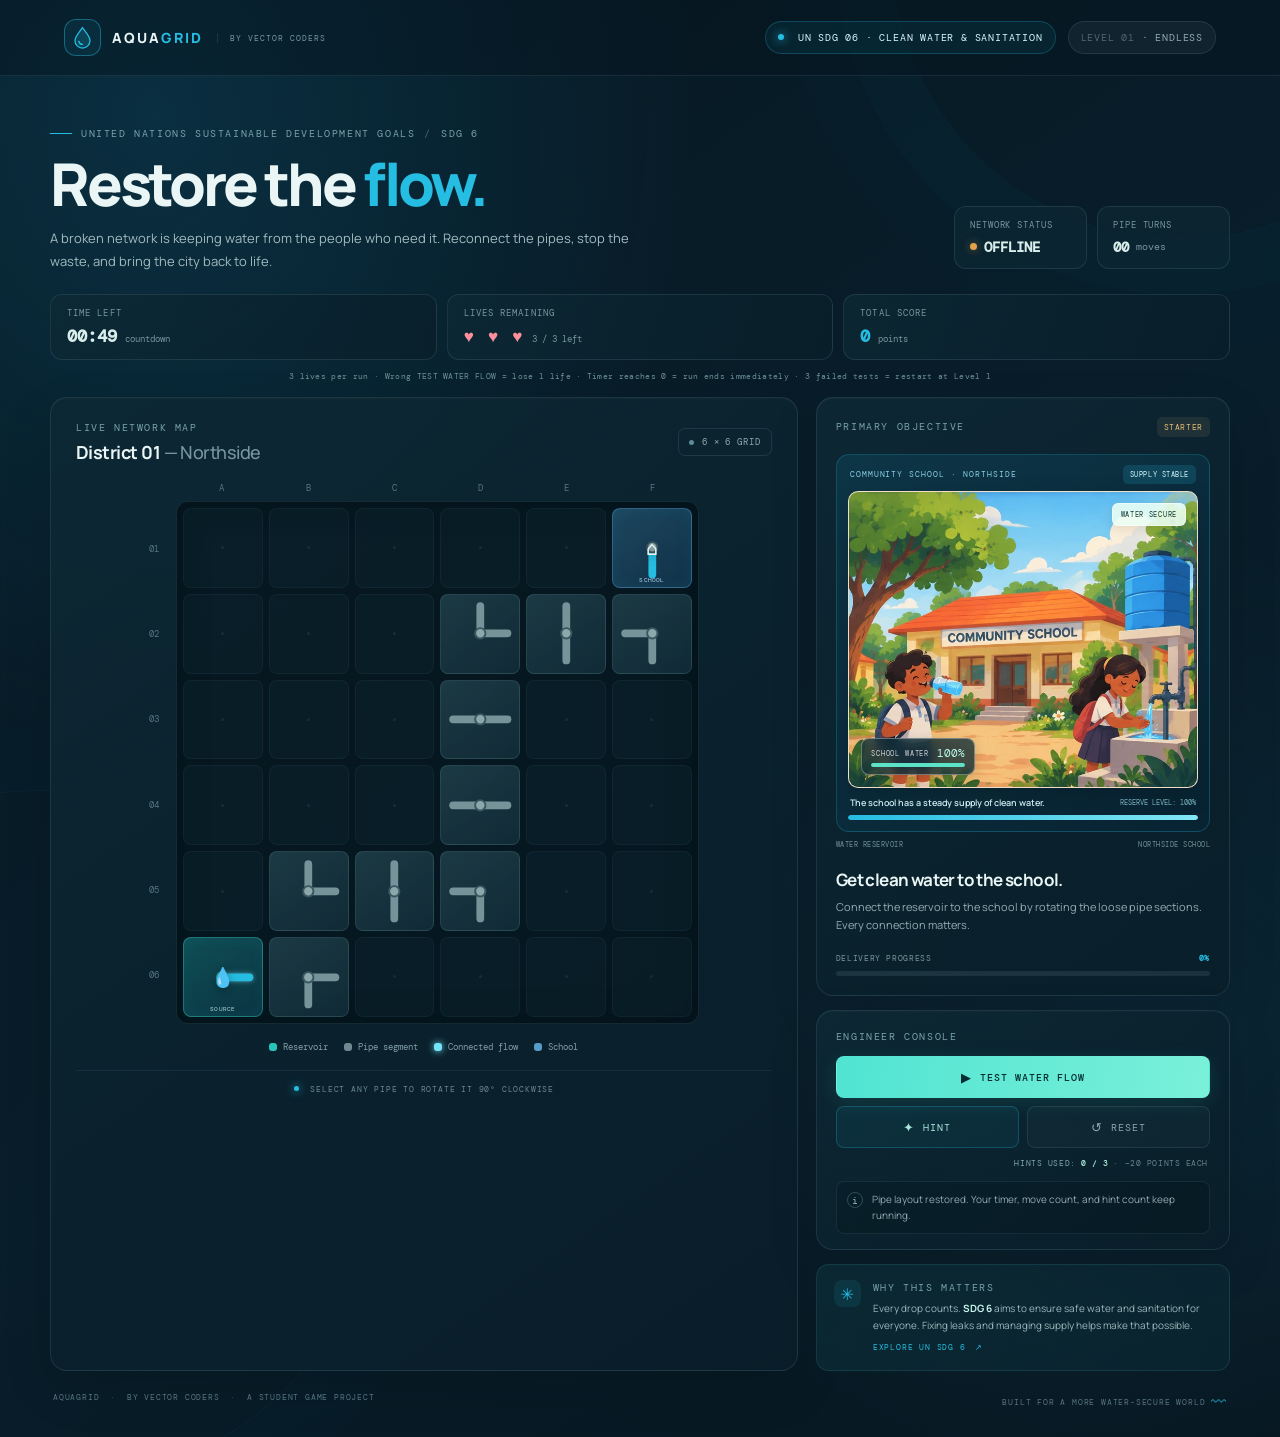
==== commit 73494ec3: "Add files via upload" ====
--- a/index.html
+++ b/index.html
@@ -98,48 +98,18 @@
               <span class="scene-tag">COMMUNITY SCHOOL · NORTHSIDE</span>
               <span class="scene-status" id="school-status">SUPPLY STABLE</span>
             </div>
-            <svg class="school-illustration" viewBox="0 0 520 205" role="img" aria-labelledby="school-art-title school-art-desc">
-              <title id="school-art-title">A school and its clean-water supply</title>
-              <desc id="school-art-desc">An illustrated community school connected to an elevated water tank. The tank level and surroundings change as the countdown runs low.</desc>
-              <defs>
-                <linearGradient id="school-sky" x1="0" y1="0" x2="0" y2="1"><stop offset="0" stop-color="#dff7ff"/><stop offset="1" stop-color="#b9e9f7"/></linearGradient>
-                <linearGradient id="school-wall" x1="0" y1="0" x2="0" y2="1"><stop offset="0" stop-color="#fffdf2"/><stop offset="1" stop-color="#dceef0"/></linearGradient>
-                <clipPath id="tank-clip"><rect x="38" y="61" width="82" height="56" rx="10"/></clipPath>
-              </defs>
-              <rect class="scene-sky" width="520" height="205" rx="12"/>
-              <circle class="scene-sun" cx="461" cy="35" r="18"/>
-              <g class="scene-cloud" fill="#f6fdff"><path d="M143 43c2-9 16-12 22-4 6-15 28-12 30 4 13 0 17 18 2 19h-48c-14-1-16-16-6-19Z"/><path d="M335 28c3-8 14-10 19-3 5-11 22-9 24 4 12 0 14 14 1 15h-38c-12-1-15-12-6-16Z"/></g>
-              <path class="scene-hill" d="M0 148Q75 113 142 148T285 143t125 2 110-2v57H0Z"/>
-              <rect class="scene-ground" x="0" y="163" width="520" height="42"/>
-              <path class="scene-path" d="M214 163h95l25 42h-145Z"/>
-              <g class="scene-tree" transform="translate(145 112)"><rect x="-4" y="24" width="8" height="31" rx="3"/><circle cx="0" cy="13" r="20"/><circle cx="-12" cy="22" r="12"/><circle cx="12" cy="22" r="12"/></g>
-              <g class="scene-tree tree-right" transform="translate(430 113)"><rect x="-4" y="24" width="8" height="31" rx="3"/><circle cx="0" cy="13" r="20"/><circle cx="-12" cy="22" r="12"/><circle cx="12" cy="22" r="12"/></g>
-              <g class="water-tower">
-                <path class="tank-support" d="M50 117v36m58-36v36M52 153h54"/>
-                <rect class="tank-shell" x="38" y="61" width="82" height="56" rx="10"/>
-                <g clip-path="url(#tank-clip)"><rect id="school-water-fill" class="tank-water" x="38" y="70" width="82" height="47"/></g>
-                <path class="tank-top" d="M48 61v-7h62v7M79 54V45"/>
-                <path class="tank-mark" d="M72 82c-5 7-9 11-9 16a16 16 0 0 0 32 0c0-5-4-10-9-16-3-4-5-7-7-10-2 3-4 6-7 10Z"/>
-                <text class="tank-label" x="79" y="108" text-anchor="middle">WATER</text>
-              </g>
-              <path class="school-feed-pipe" d="M120 105h43v39h29"/>
-              <path class="school-water-flow" d="M120 105h43v39h29"/>
-              <g class="school-building">
-                <path class="school-roof" d="m184 83 108-58 108 58Z"/>
-                <rect class="school-wall" x="197" y="81" width="190" height="82" rx="3"/>
-                <rect class="school-fascia" x="187" y="77" width="210" height="10" rx="2"/>
-                <rect class="school-sign" x="244" y="93" width="96" height="22" rx="4"/>
-                <text class="school-sign-text" x="292" y="108" text-anchor="middle">SCHOOL</text>
-                <g class="school-window"><rect x="211" y="124" width="30" height="24" rx="3"/><path d="M226 124v24m-15-12h30"/></g>
-                <g class="school-window"><rect x="343" y="124" width="30" height="24" rx="3"/><path d="M358 124v24m-15-12h30"/></g>
-                <rect class="school-door" x="270" y="124" width="44" height="39" rx="3"/>
-                <circle class="school-door-knob" cx="306" cy="145" r="2"/>
-                <path class="school-steps" d="M262 163h60m-52 5h44"/>
-                <path class="school-flagpole" d="M292 25V8"/><path class="school-flag" d="M292 9h24l-7 6 7 6h-24Z"/>
-              </g>
-              <g class="scene-people"><circle cx="235" cy="178" r="4"/><path d="M235 182v10m-5-5h10"/><circle cx="357" cy="180" r="4"/><path d="M357 184v9m-5-4h10"/></g>
-            </svg>
-            <div class="school-scene-caption"><strong id="school-status-caption">The school has a steady supply of clean water.</strong><span id="school-status-detail">RESERVE LEVEL: 100%</span></div>
+            <div class="school-art-frame" id="school-art-frame" role="img" aria-label="Community school with students using a clean-water station; the scene changes as the countdown falls.">
+              <img class="school-illustration" id="school-illustration" data-scene="healthy" src="school-stable.webp" alt="A sunny illustrated community school with a full water tank and students using clean water" width="676" height="574">
+              <div class="school-art-wash" aria-hidden="true"></div>
+              <div class="school-art-dust" aria-hidden="true"></div>
+              <div class="school-art-meter" aria-hidden="true">
+                <span class="art-meter-label">SCHOOL WATER</span>
+                <strong id="school-art-reserve">100%</strong>
+                <span class="art-meter-track"><i id="school-art-reserve-fill"></i></span>
+              </div>
+              <div class="school-art-state" id="school-art-state">WATER SECURE</div>
+            </div>
+            <div class="school-scene-caption"><strong id="school-status-caption">Students have reliable access to clean water.</strong><span id="school-status-detail">RESERVE LEVEL: 100%</span></div>
             <div class="school-reserve-track"><div id="school-reserve-fill" class="school-reserve-fill"></div></div>
           </div>
           <div class="mission-route-labels"><span>WATER RESERVOIR</span><span id="goal-name">NORTHSIDE SCHOOL</span></div>
@@ -161,6 +131,7 @@
               <button id="hint-button" class="button button-secondary" type="button"><span class="button-symbol">✦</span> HINT</button>
               <button id="reset-button" class="button button-quiet" type="button"><span class="button-symbol">↺</span> RESET</button>
             </div>
+            <div class="hint-usage" id="hint-usage" aria-live="polite">HINTS USED: <strong id="hint-count">0 / 3</strong> <span>· −20 POINTS EACH</span></div>
           </div>
           <div id="feedback" class="feedback" role="status" aria-live="polite">
             <span class="feedback-icon">i</span>
--- a/style.css
+++ b/style.css
@@ -205,72 +205,118 @@
 .school-scene-heading { display:flex; align-items:center; justify-content:space-between; gap:8px; margin:0 2px 7px; }
 .scene-tag { color:#8bcfe3; font:8px var(--mono); letter-spacing:.12em; }
 .scene-status { padding:5px 7px; border-radius:5px; color:#d4f8ff; background:rgba(38,189,226,.16); font:7px var(--mono); letter-spacing:.08em; transition:color .35s, background .35s; }
-.school-illustration { display:block; width:100%; height:auto; border-radius:9px; overflow:visible; }
-.scene-sky { fill:url(#school-sky); transition:fill .5s; }
-.scene-sun { fill:#ffe28a; opacity:1; transition:opacity .5s, fill .5s; }
-.scene-hill { fill:#9bd9c4; transition:fill .5s; }
-.scene-ground { fill:#71bd96; transition:fill .5s; }
-.scene-path { fill:#e6d4a8; }
-.scene-tree circle { fill:#319c75; stroke:#248561; stroke-width:1.5; transition:fill .5s, stroke .5s; }
-.scene-tree rect { fill:#8b6548; }
-.water-tower .tank-support, .water-tower .tank-top { fill:none; stroke:#547d90; stroke-width:5; stroke-linecap:round; stroke-linejoin:round; }
-.tank-shell { fill:#edf9fb; stroke:#56889c; stroke-width:2; }
-.tank-water { fill:#26bde2; transition:y .5s, height .5s, fill .5s; }
-.tank-mark { fill:none; stroke:rgba(255,255,255,.9); stroke-width:2.5; stroke-linejoin:round; }
-.tank-label { fill:#2a6478; font:7px var(--mono); font-weight:bold; letter-spacing:.08em; }
-.school-feed-pipe { fill:none; stroke:#4a8fa5; stroke-width:8; stroke-linecap:round; stroke-linejoin:round; }
-.school-water-flow { fill:none; stroke:#a5f2ff; stroke-width:3; stroke-linecap:round; stroke-dasharray:7 10; animation:school-flow 1.2s linear infinite; }
-@keyframes school-flow { to { stroke-dashoffset:-34; } }
-.school-roof { fill:#287e9d; stroke:#1b6587; stroke-width:3; stroke-linejoin:round; }
-.school-wall { fill:url(#school-wall); stroke:#7aa6b1; stroke-width:2; transition:fill .5s; }
-.school-fascia { fill:#f4c96f; }
-.school-sign { fill:#176d91; }
-.school-sign-text { fill:#fff; font: bold 10px var(--sans); letter-spacing:.16em; }
-.school-window rect { fill:#75d5ed; stroke:#367f9b; stroke-width:2; transition:fill .5s; }
-.school-window path { stroke:#367f9b; stroke-width:1.5; }
-.school-door { fill:#b87950; stroke:#865638; stroke-width:2; }
-.school-door-knob { fill:#ffe6a6; }
-.school-steps, .school-flagpole { fill:none; stroke:#668b97; stroke-width:2; stroke-linecap:round; }
-.school-flag { fill:#26bde2; transition:fill .5s; }
-.scene-people circle { fill:#315b7b; }.scene-people path { stroke:#315b7b; stroke-width:2; stroke-linecap:round; }
+.school-art-frame {
+  position: relative;
+  width: 100%;
+  aspect-ratio: 1.18 / 1;
+  overflow: hidden;
+  isolation: isolate;
+  border: 1px solid rgba(255,255,255,.13);
+  border-radius: 10px;
+  background: #f0d9bd;
+  box-shadow: 0 8px 24px rgba(0,0,0,.16);
+}
+.school-illustration {
+  display: block;
+  width: 100%;
+  height: 100%;
+  object-fit: cover;
+  object-position: center center;
+  transform: scale(1.005);
+  filter: none;
+  opacity: 1;
+  transition: opacity .45s ease, transform 1.2s ease;
+  animation: school-art-breathe 12s ease-in-out infinite alternate;
+}
+@keyframes school-art-breathe { from { transform: scale(1.005) translateY(0); } to { transform: scale(1.025) translateY(-.4%); } }
+.school-illustration.is-switching { opacity: .12; transform: scale(1.02); }
+.school-art-wash {
+  position: absolute;
+  inset: 0;
+  z-index: 1;
+  pointer-events: none;
+  opacity: 0;
+  background: linear-gradient(180deg,rgba(255,211,133,.05),rgba(176,92,42,.12));
+  transition: opacity 1.1s ease, background 1.1s ease;
+}
+.school-art-dust {
+  position: absolute;
+  inset: auto 0 0;
+  z-index: 2;
+  height: 0;
+  pointer-events: none;
+  opacity: 0;
+  background: linear-gradient(0deg,rgba(143,91,49,.38),transparent);
+  transition: height 1.2s ease, opacity 1.2s ease;
+}
+.school-art-meter {
+  position: absolute;
+  z-index: 3;
+  left: 12px;
+  bottom: 12px;
+  display: grid;
+  grid-template-columns: auto auto;
+  align-items: center;
+  gap: 3px 8px;
+  min-width: 112px;
+  padding: 7px 9px;
+  border: 1px solid rgba(255,255,255,.33);
+  border-radius: 8px;
+  color: #fff;
+  background: rgba(13,45,54,.78);
+  box-shadow: 0 3px 12px rgba(0,0,0,.16);
+  backdrop-filter: blur(5px);
+}
+.art-meter-label { color: rgba(255,255,255,.78); font: 7px var(--mono); letter-spacing: .12em; }
+.school-art-meter strong { justify-self: end; color: #b9fff0; font: 11px var(--mono); }
+.art-meter-track { grid-column: 1 / -1; display: block; height: 4px; overflow: hidden; border-radius: 9px; background: rgba(255,255,255,.24); }
+.art-meter-track i { display: block; width: 100%; height: 100%; border-radius: inherit; background: #5ce2c6; box-shadow: 0 0 8px rgba(92,226,198,.55); transition: width .8s ease, background .8s ease; }
+.school-art-state {
+  position: absolute;
+  z-index: 3;
+  top: 11px;
+  right: 11px;
+  padding: 6px 8px;
+  border: 1px solid rgba(255,255,255,.38);
+  border-radius: 6px;
+  color: #153a34;
+  background: rgba(236,255,245,.88);
+  font: 7px var(--mono);
+  letter-spacing: .1em;
+  box-shadow: 0 3px 12px rgba(0,0,0,.1);
+  transition: color .5s, background .5s;
+}
 .school-scene-caption { display:flex; align-items:center; justify-content:space-between; gap:8px; margin:8px 2px 6px; }
 .school-scene-caption strong { color:#d8f5fc; font-size:9px; font-weight:600; }
 .school-scene-caption span { color:#7fb9c8; font:7px var(--mono); white-space:nowrap; }
 .school-reserve-track { height:5px; overflow:hidden; border-radius:9px; background:rgba(7,22,33,.45); }
 .school-reserve-fill { width:100%; height:100%; border-radius:inherit; background:linear-gradient(90deg,#26bde2,#82e7f5); box-shadow:0 0 10px rgba(38,189,226,.35); transition:width .5s, background .5s; }
 .scene-strained { border-color:rgba(232,184,91,.42); background:linear-gradient(145deg,rgba(91,75,43,.28),rgba(27,42,49,.72)); }
-.scene-strained .scene-status { color:#ffe0a1; background:rgba(232,184,91,.16); }
-.scene-strained .scene-sun { fill:#efc56e; opacity:.68; }
-.scene-strained .scene-hill { fill:#a5bd8a; }
-.scene-strained .scene-ground { fill:#a1ad79; }
-.scene-strained .scene-tree circle { fill:#91a66c; stroke:#788b5c; }
-.scene-strained .tank-water { fill:#e5bc67; }
-.scene-strained .school-water-flow { stroke:#f4d28e; }
-.scene-strained .school-reserve-fill { background:linear-gradient(90deg,#d2a64f,#f2d38d); }
+.scene-strained .school-illustration { filter:none; }
+.scene-strained .school-art-wash { opacity:.035; background:linear-gradient(180deg,rgba(248,203,121,.08),rgba(176,113,45,.12)); }
+.scene-strained .school-art-state { color:#4b3517; background:rgba(255,224,160,.94); }
+.scene-strained .art-meter-track i { background:#e6bd66; }
 .scene-critical { border-color:rgba(238,145,89,.58); background:linear-gradient(145deg,rgba(90,51,38,.34),rgba(37,33,39,.82)); box-shadow:0 0 23px rgba(238,145,89,.08); }
-.scene-critical .scene-status { color:#ffd0a6; background:rgba(231,122,74,.2); }
-.scene-critical .scene-sky { fill:#d5c4b4; }
-.scene-critical .scene-sun { fill:#e7a66d; opacity:.45; }
-.scene-critical .scene-hill { fill:#a89b78; }
-.scene-critical .scene-ground { fill:#a08a69; }
-.scene-critical .scene-tree circle { fill:#9a8054; stroke:#806a48; }
-.scene-critical .tank-water { fill:#de8b5c; }
-.scene-critical .school-water-flow { stroke:#f0a16f; }
-.scene-critical .school-window rect { fill:#bdad8d; }
-.scene-critical .school-reserve-fill { background:linear-gradient(90deg,#d17850,#edaa70); }
+.scene-critical .school-illustration { filter:none; }
+.scene-critical .school-art-wash { opacity:.04; background:linear-gradient(180deg,rgba(238,168,100,.08),rgba(105,58,36,.12)); }
+.scene-critical .school-art-dust { height:9%; opacity:.22; }
+.scene-critical .school-art-state { color:#542b1c; background:rgba(255,197,151,.95); }
+.scene-critical .art-meter-track i { background:#e79663; }
 .scene-empty { border-color:rgba(242,112,91,.72); background:linear-gradient(145deg,rgba(79,39,38,.52),rgba(30,27,34,.9)); box-shadow:0 0 28px rgba(242,112,91,.12); }
-.scene-empty .scene-status { color:#ffe0dd; background:rgba(224,83,72,.25); }
-.scene-empty .scene-sky { fill:#b9a9a2; }
-.scene-empty .scene-sun { opacity:.16; }
-.scene-empty .scene-hill, .scene-empty .scene-ground { fill:#8c8277; }
-.scene-empty .scene-tree circle { fill:#766c56; stroke:#655c4c; }
-.scene-empty .tank-water { fill:#a86a5a; }
-.scene-empty .school-water-flow { stroke:#e57d68; opacity:.2; }
-.scene-empty .school-window rect { fill:#8d8b85; }
-.scene-empty .school-wall { fill:#d0c9ba; }
-.scene-empty .school-flag { fill:#df796b; }
-.scene-empty .school-reserve-fill { background:#df796b; }
+.scene-empty .school-illustration { filter:none; }
+.scene-empty .school-art-wash { opacity:.12; background:linear-gradient(180deg,rgba(70,66,61,.08),rgba(37,29,29,.28)); }
+.scene-empty .school-art-dust { height:14%; opacity:.35; }
+.scene-empty .school-art-state { color:#fff0eb; background:rgba(133,52,44,.94); border-color:rgba(255,220,210,.36); }
+.scene-empty .art-meter-track i { background:#df796b; }
+.hint-usage { display:flex; justify-content:flex-end; align-items:center; gap:5px; margin:2px 2px 0; color:#82a7ae; font:8px var(--mono); letter-spacing:.07em; }
+.hint-usage strong { color:#b9fff0; font-weight:500; }
+.hint-usage span { color:#63848b; }
+.hint-usage.hint-limit-reached strong, .hint-usage.hint-limit-reached span { color:#edb77d; }
+#hint-button:disabled { opacity:.45; cursor:not-allowed; }
 @media (max-width:580px) {
   .school-scene { margin-top:14px; padding:8px; }
+  .school-art-frame { aspect-ratio: 1.18 / 1; }
+  .school-art-meter { left:8px; bottom:8px; transform:scale(.9); transform-origin:bottom left; }
+  .school-art-state { top:8px; right:8px; font-size:6px; }
   .school-scene-caption { align-items:flex-start; flex-direction:column; gap:4px; }
 }
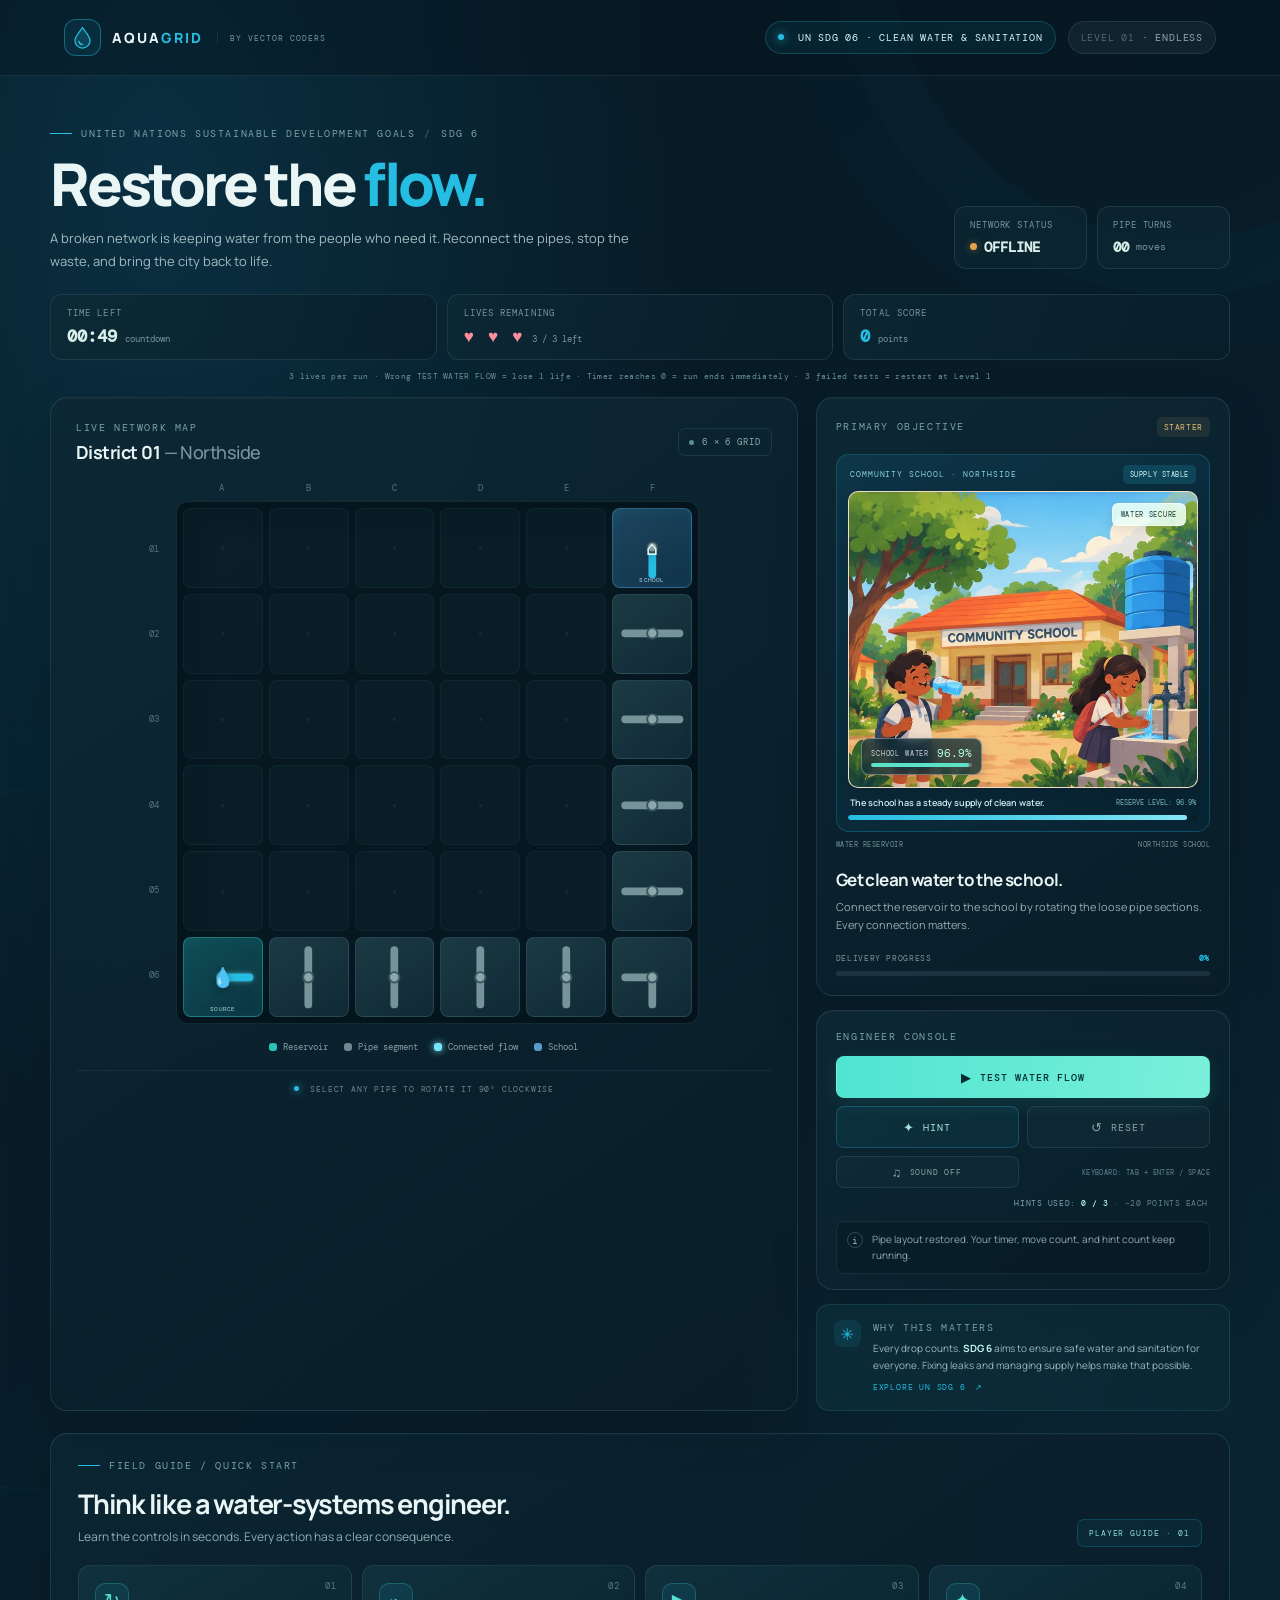
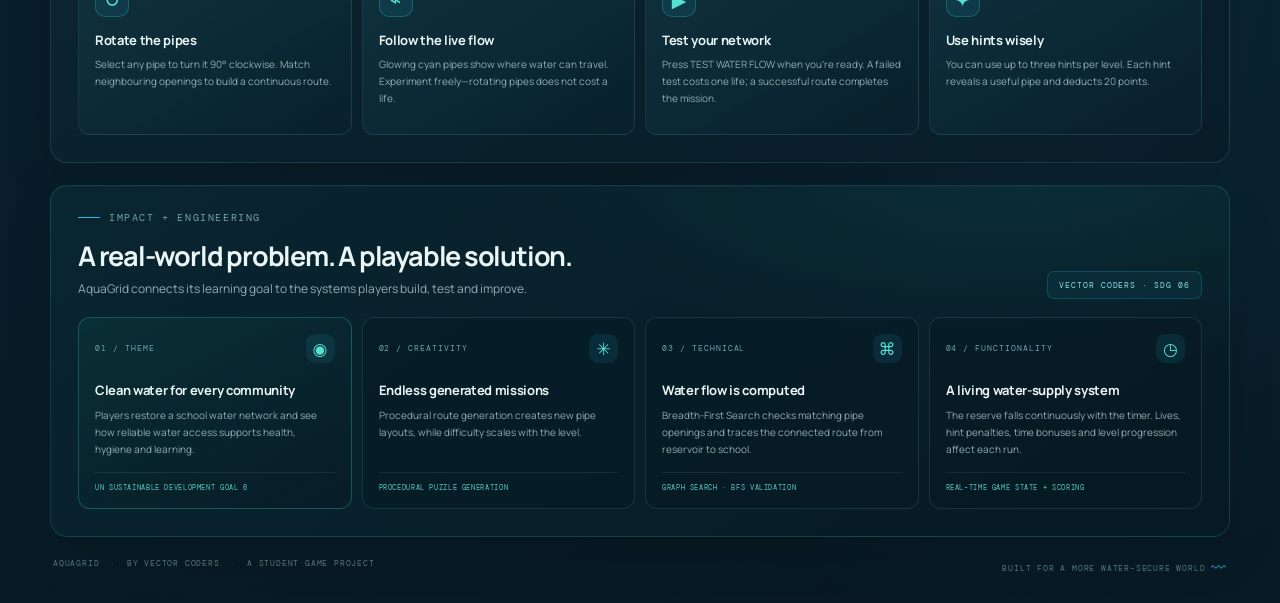
==== commit 184244b1: "Add files via upload" ====
--- a/index.html
+++ b/index.html
@@ -131,6 +131,10 @@
               <button id="hint-button" class="button button-secondary" type="button"><span class="button-symbol">✦</span> HINT</button>
               <button id="reset-button" class="button button-quiet" type="button"><span class="button-symbol">↺</span> RESET</button>
             </div>
+            <div class="button-row utility-row">
+              <button id="sound-button" class="button button-quiet sound-button" type="button" aria-pressed="false"><span class="button-symbol">♫</span> SOUND OFF</button>
+              <span class="utility-note">KEYBOARD: TAB + ENTER / SPACE</span>
+            </div>
             <div class="hint-usage" id="hint-usage" aria-live="polite">HINTS USED: <strong id="hint-count">0 / 3</strong> <span>· −20 POINTS EACH</span></div>
           </div>
           <div id="feedback" class="feedback" role="status" aria-live="polite">
@@ -150,7 +154,41 @@
       </aside>
     </section>
 
-    <footer class="footer-row">
+    <section class="demo-section" aria-labelledby="quickstart-title">
+    <div class="demo-section-heading">
+      <div>
+        <div class="eyebrow"><span class="eyebrow-line"></span> FIELD GUIDE / QUICK START</div>
+        <h2 id="quickstart-title">Think like a water-systems engineer.</h2>
+        <p>Learn the controls in seconds. Every action has a clear consequence.</p>
+      </div>
+      <div class="demo-section-tag">PLAYER GUIDE · 01</div>
+    </div>
+    <div class="quickstart-grid">
+      <article class="quickstart-card"><span class="step-number">01</span><div class="quick-icon">↻</div><h3>Rotate the pipes</h3><p>Select any pipe to turn it 90° clockwise. Match neighbouring openings to build a continuous route.</p></article>
+      <article class="quickstart-card"><span class="step-number">02</span><div class="quick-icon">⌁</div><h3>Follow the live flow</h3><p>Glowing cyan pipes show where water can travel. Experiment freely—rotating pipes does not cost a life.</p></article>
+      <article class="quickstart-card"><span class="step-number">03</span><div class="quick-icon">▶</div><h3>Test your network</h3><p>Press TEST WATER FLOW when you're ready. A failed test costs one life; a successful route completes the mission.</p></article>
+      <article class="quickstart-card"><span class="step-number">04</span><div class="quick-icon">✦</div><h3>Use hints wisely</h3><p>You can use up to three hints per level. Each hint reveals a useful pipe and deducts 20 points.</p></article>
+    </div>
+  </section>
+
+  <section class="proof-section" aria-labelledby="proof-title">
+    <div class="demo-section-heading proof-heading">
+      <div>
+        <div class="eyebrow"><span class="eyebrow-line"></span> IMPACT + ENGINEERING</div>
+        <h2 id="proof-title">A real-world problem. A playable solution.</h2>
+        <p>AquaGrid connects its learning goal to the systems players build, test and improve.</p>
+      </div>
+      <div class="demo-section-tag">VECTOR CODERS · SDG 06</div>
+    </div>
+    <div class="proof-grid">
+      <article class="proof-card proof-impact"><div class="proof-card-top"><span class="proof-index">01 / THEME</span><span class="proof-symbol">◉</span></div><h3>Clean water for every community</h3><p>Players restore a school water network and see how reliable water access supports health, hygiene and learning.</p><span class="proof-foot">UN SUSTAINABLE DEVELOPMENT GOAL 6</span></article>
+      <article class="proof-card"><div class="proof-card-top"><span class="proof-index">02 / CREATIVITY</span><span class="proof-symbol">✳</span></div><h3>Endless generated missions</h3><p>Procedural route generation creates new pipe layouts, while difficulty scales with the level.</p><span class="proof-foot">PROCEDURAL PUZZLE GENERATION</span></article>
+      <article class="proof-card"><div class="proof-card-top"><span class="proof-index">03 / TECHNICAL</span><span class="proof-symbol">⌘</span></div><h3>Water flow is computed</h3><p>Breadth-First Search checks matching pipe openings and traces the connected route from reservoir to school.</p><span class="proof-foot">GRAPH SEARCH · BFS VALIDATION</span></article>
+      <article class="proof-card"><div class="proof-card-top"><span class="proof-index">04 / FUNCTIONALITY</span><span class="proof-symbol">◷</span></div><h3>A living water-supply system</h3><p>The reserve falls continuously with the timer. Lives, hint penalties, time bonuses and level progression affect each run.</p><span class="proof-foot">REAL-TIME GAME STATE + SCORING</span></article>
+    </div>
+  </section>
+
+  <footer class="footer-row">
       <span>AQUAGRID <span class="footer-divider">·</span> BY VECTOR CODERS <span class="footer-divider">·</span> A STUDENT GAME PROJECT</span>
       <span>BUILT FOR A MORE WATER-SECURE WORLD <span class="footer-wave">〰</span></span>
     </footer>
--- a/style.css
+++ b/style.css
@@ -270,7 +270,7 @@
 .art-meter-label { color: rgba(255,255,255,.78); font: 7px var(--mono); letter-spacing: .12em; }
 .school-art-meter strong { justify-self: end; color: #b9fff0; font: 11px var(--mono); }
 .art-meter-track { grid-column: 1 / -1; display: block; height: 4px; overflow: hidden; border-radius: 9px; background: rgba(255,255,255,.24); }
-.art-meter-track i { display: block; width: 100%; height: 100%; border-radius: inherit; background: #5ce2c6; box-shadow: 0 0 8px rgba(92,226,198,.55); transition: width .8s ease, background .8s ease; }
+.art-meter-track i { display: block; width: 100%; height: 100%; border-radius: inherit; background: #5ce2c6; box-shadow: 0 0 8px rgba(92,226,198,.55); transition: width .28s linear, background .5s ease; }
 .school-art-state {
   position: absolute;
   z-index: 3;
@@ -290,7 +290,7 @@
 .school-scene-caption strong { color:#d8f5fc; font-size:9px; font-weight:600; }
 .school-scene-caption span { color:#7fb9c8; font:7px var(--mono); white-space:nowrap; }
 .school-reserve-track { height:5px; overflow:hidden; border-radius:9px; background:rgba(7,22,33,.45); }
-.school-reserve-fill { width:100%; height:100%; border-radius:inherit; background:linear-gradient(90deg,#26bde2,#82e7f5); box-shadow:0 0 10px rgba(38,189,226,.35); transition:width .5s, background .5s; }
+.school-reserve-fill { width:100%; height:100%; border-radius:inherit; background:linear-gradient(90deg,#26bde2,#82e7f5); box-shadow:0 0 10px rgba(38,189,226,.35); transition:width .28s linear, background .5s; }
 .scene-strained { border-color:rgba(232,184,91,.42); background:linear-gradient(145deg,rgba(91,75,43,.28),rgba(27,42,49,.72)); }
 .scene-strained .school-illustration { filter:none; }
 .scene-strained .school-art-wash { opacity:.035; background:linear-gradient(180deg,rgba(248,203,121,.08),rgba(176,113,45,.12)); }
@@ -320,3 +320,41 @@
   .school-art-state { top:8px; right:8px; font-size:6px; }
   .school-scene-caption { align-items:flex-start; flex-direction:column; gap:4px; }
 }
+
+
+/* Judging-focused demo presentation: clear onboarding, visible engineering evidence, and polished responsive cards. */
+.demo-section, .proof-section {
+  margin-top: 22px;
+  padding: 25px 27px 27px;
+  border: 1px solid rgba(105, 190, 200, .17);
+  border-radius: 17px;
+  background: linear-gradient(145deg, rgba(12, 39, 51, .88), rgba(8, 28, 39, .88));
+  box-shadow: 0 18px 50px rgba(0,0,0,.11), inset 0 1px rgba(255,255,255,.025);
+}
+.demo-section-heading { display:flex; align-items:flex-end; justify-content:space-between; gap:18px; margin-bottom:18px; }
+.demo-section-heading h2 { margin:7px 0 5px; font-size:clamp(20px,2.6vw,27px); letter-spacing:-.045em; }
+.demo-section-heading p { margin:0; color:#91adb4; font-size:12px; line-height:1.65; }
+.demo-section-tag { flex:0 0 auto; padding:8px 11px; border:1px solid rgba(38,189,226,.21); border-radius:7px; color:#8edce4; background:rgba(38,189,226,.06); font:8px var(--mono); letter-spacing:.12em; }
+.quickstart-grid { display:grid; grid-template-columns:repeat(4,minmax(0,1fr)); gap:10px; }
+.quickstart-card { position:relative; min-height:170px; padding:17px 16px 16px; border:1px solid rgba(122,178,188,.14); border-radius:12px; background:linear-gradient(150deg,rgba(20,59,72,.62),rgba(9,34,45,.72)); transition:transform .18s,border-color .18s,background .18s; }
+.quickstart-card:hover { transform:translateY(-3px); border-color:rgba(64,211,207,.45); background:linear-gradient(150deg,rgba(23,73,84,.75),rgba(9,39,50,.82)); }
+.step-number { position:absolute; top:14px; right:14px; color:#567b84; font:9px var(--mono); letter-spacing:.1em; }
+.quick-icon { display:grid; place-items:center; width:34px; height:34px; margin-bottom:14px; border:1px solid rgba(56,211,207,.25); border-radius:10px; color:#55e0d1; background:rgba(38,189,226,.09); font-size:19px; }
+.quickstart-card h3, .proof-card h3 { margin:0 0 7px; font-size:13px; letter-spacing:-.025em; }
+.quickstart-card p, .proof-card p { margin:0; color:#91adb4; font-size:10px; line-height:1.7; }
+.proof-section { border-color:rgba(43,190,187,.2); background:radial-gradient(ellipse at 85% 0%,rgba(29,147,145,.12),transparent 36%),linear-gradient(145deg,rgba(10,39,49,.94),rgba(7,26,36,.96)); }
+.proof-grid { display:grid; grid-template-columns:repeat(4,minmax(0,1fr)); gap:10px; }
+.proof-card { min-height:185px; display:flex; flex-direction:column; padding:16px; border:1px solid rgba(112,177,183,.16); border-radius:12px; background:rgba(7,27,37,.52); }
+.proof-card-top { display:flex; align-items:center; justify-content:space-between; margin-bottom:18px; }
+.proof-index { color:#70a3aa; font:8px var(--mono); letter-spacing:.12em; }
+.proof-symbol { display:grid; place-items:center; width:29px; height:29px; border-radius:9px; color:#55e0d1; background:rgba(38,189,226,.1); font-size:17px; }
+.proof-card h3 { font-size:13px; line-height:1.45; }
+.proof-card p { flex:1; }
+.proof-foot { margin-top:14px; padding-top:10px; border-top:1px solid rgba(112,177,183,.12); color:#58c8c3; font:7px var(--mono); letter-spacing:.09em; }
+.proof-impact { border-color:rgba(48,207,184,.3); background:linear-gradient(155deg,rgba(14,77,75,.27),rgba(7,27,37,.62)); }
+.utility-row { align-items:center; }
+.sound-button { min-height:32px; font-size:8px; }
+.sound-button[aria-pressed="true"] { border-color:rgba(62,220,190,.4); color:#83f0d9; background:rgba(39,190,157,.12); }
+.utility-note { color:#64858e; font:7px var(--mono); letter-spacing:.06em; text-align:right; }
+@media (max-width:900px) { .quickstart-grid,.proof-grid { grid-template-columns:repeat(2,minmax(0,1fr)); } }
+@media (max-width:580px) { .demo-section,.proof-section { padding:19px 14px; } .demo-section-heading { align-items:flex-start; flex-direction:column; } .demo-section-tag { display:none; } .quickstart-grid,.proof-grid { grid-template-columns:1fr; } .quickstart-card,.proof-card { min-height:0; } }
